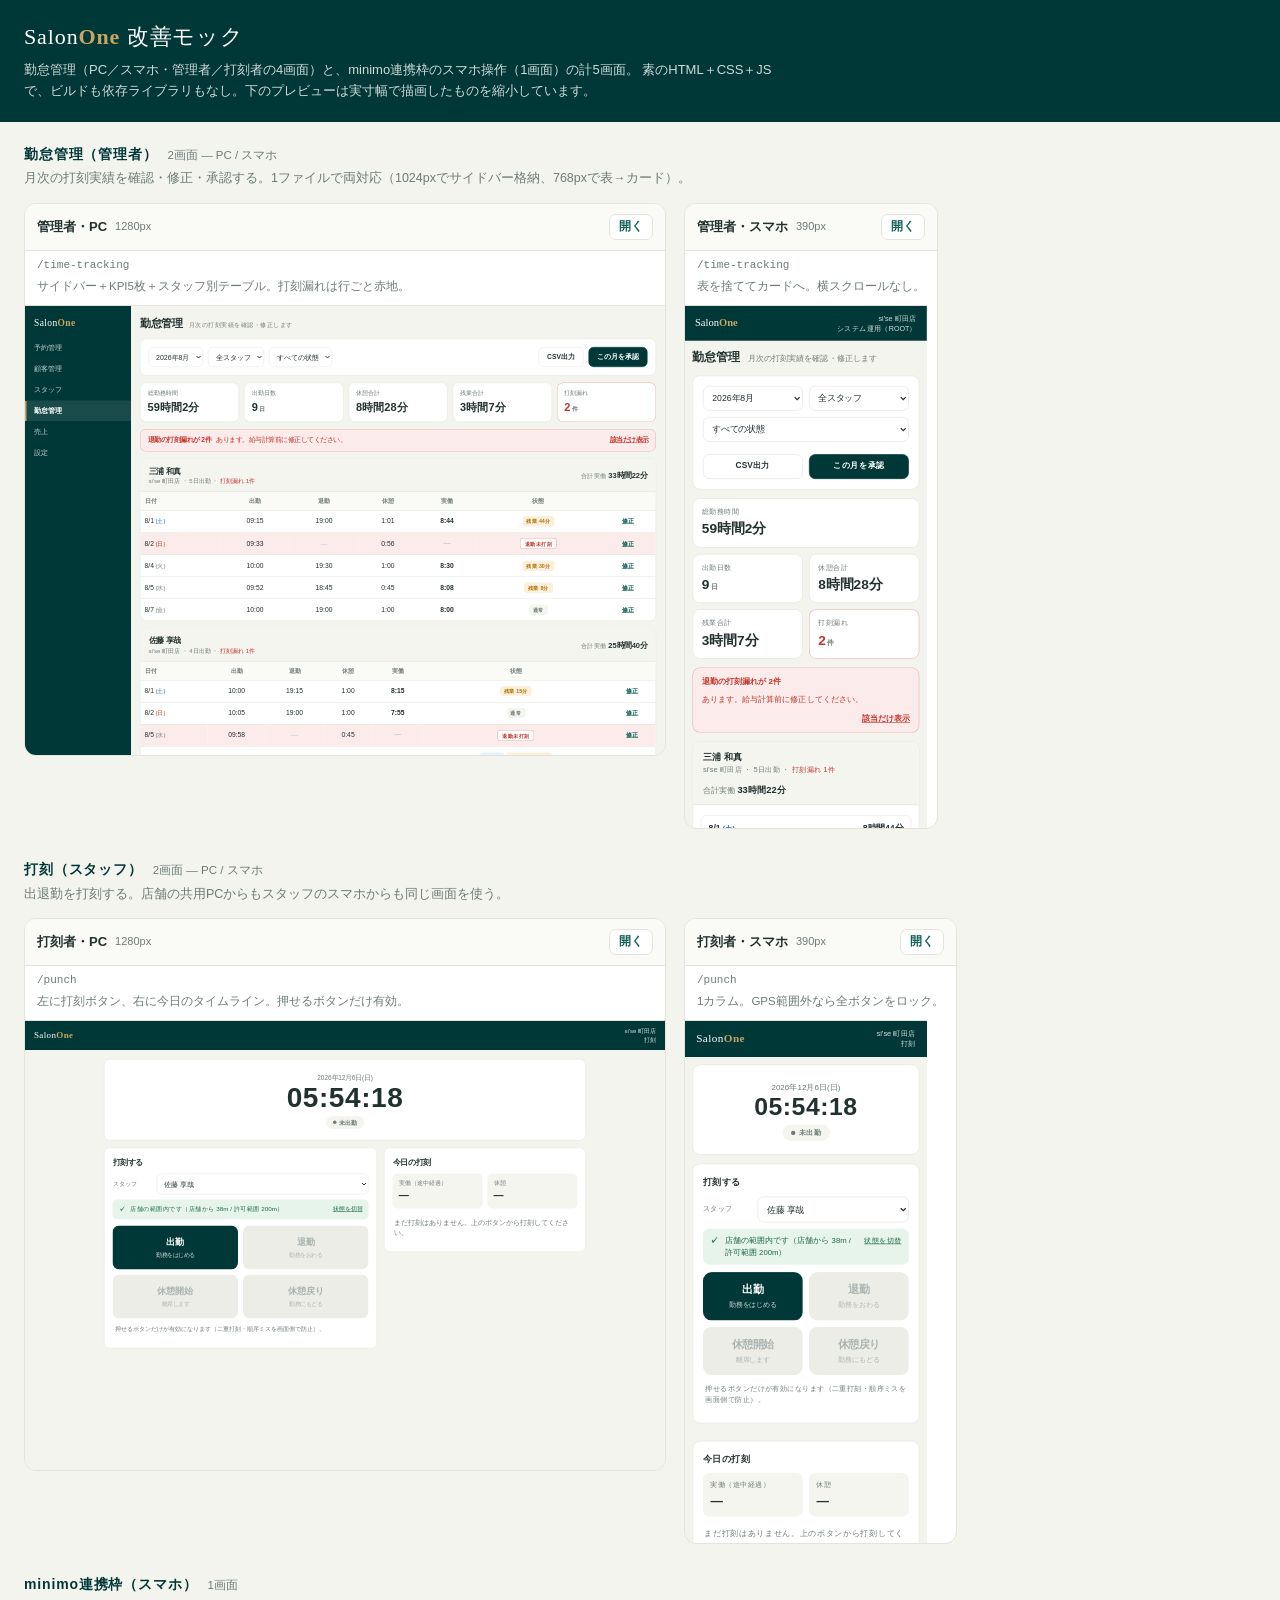
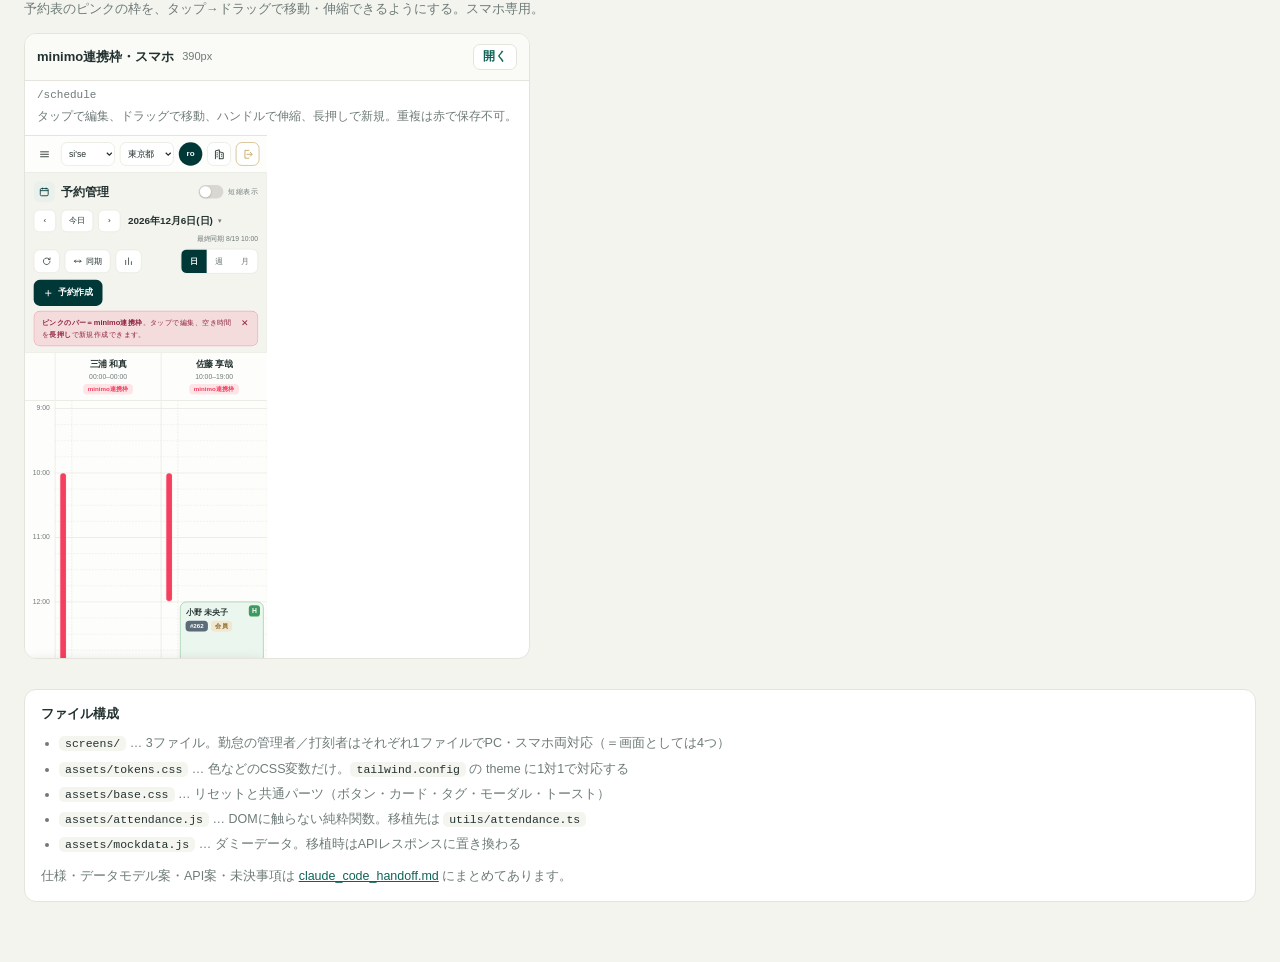
==== index.html @ 1007639a "Restructure mocks into 5 deliverable screens with shared assets Reorganizes the two single-file mock" ====
<!DOCTYPE html>
<html lang="ja">
<head>
<meta charset="UTF-8">
<meta name="viewport" content="width=device-width, initial-scale=1">
<title>SalonOne 改善モック｜5画面一覧</title>
<!--
================================================================================
モック一覧ページ
  各画面を「実寸の幅」のiframeで読み込み、CSS transform で縮小して並べている。
  ＝ 縮小されているだけで、中身は実際のブレークポイントで描画されたもの。
  カード右上の「開く」で実寸表示に移動する。
================================================================================
-->
<link rel="stylesheet" href="assets/tokens.css">
<link rel="stylesheet" href="assets/base.css">
<style>
body{background:var(--cream);}
.top{background:var(--teal); color:#fff; padding:20px 24px;}
.top .logo{font-family:"Playfair Display",Georgia,serif; font-size:22px; letter-spacing:.04em;}
.top .logo b{color:var(--gold);}
.top p{margin:6px 0 0; font-size:13px; opacity:.82; max-width:760px; line-height:1.6;}

.wrap{max-width:1400px; margin:0 auto; padding:22px 24px 60px;}

.sec{margin-bottom:30px;}
.sec > h2{
  font-size:14px; margin:0 0 4px; letter-spacing:.06em; color:var(--teal);
  display:flex; align-items:baseline; gap:10px;
}
.sec > h2 .cnt{font-size:11.5px; color:var(--mut); font-weight:500; letter-spacing:0;}
.sec > .lead{font-size:12.5px; color:var(--mut); margin:0 0 14px;}

.row{display:flex; flex-wrap:wrap; gap:18px; align-items:flex-start;}

.shot{
  background:var(--paper); border:1px solid var(--line); border-radius:var(--r);
  overflow:hidden; display:flex; flex-direction:column;
}
.shot .bar{
  display:flex; align-items:center; gap:8px; padding:10px 12px;
  border-bottom:1px solid var(--line); background:#FAFAF6;
}
.shot .bar .nm{font-weight:700; font-size:13px;}
.shot .bar .px{font-size:11px; color:var(--mut); font-variant-numeric:tabular-nums;}
.shot .bar .open{
  margin-left:auto; font-size:11.5px; font-weight:600; color:var(--teal-3);
  text-decoration:none; border:1px solid var(--line); border-radius:7px; padding:3px 9px;
  background:#fff; white-space:nowrap;
}
.shot .bar .open:hover{border-color:var(--teal-3);}
.shot .path{
  font-size:11px; color:var(--mut); padding:6px 12px 0; font-family:ui-monospace,SFMono-Regular,Menlo,monospace;
}
.shot .desc{font-size:11.5px; color:var(--mut); padding:4px 12px 10px; line-height:1.5;}

/* iframe を実寸で読み、transform で縮小する */
.view{position:relative; overflow:hidden; background:#E7E7E0; border-top:1px solid var(--line);}
.view iframe{border:0; display:block; transform-origin:0 0;}

/* PC: 1280×900 を 0.5倍 → 640×450 */
.view.pc{width:640px; height:450px;}
.view.pc iframe{width:1280px; height:900px; transform:scale(.5);}
/* SP: 390×844 を 0.62倍 → 242×523 */
.view.sp{width:242px; height:523px;}
.view.sp iframe{width:390px; height:844px; transform:scale(.62);}

.legend{
  background:var(--paper); border:1px solid var(--line); border-radius:var(--r);
  padding:14px 16px; font-size:12.5px; color:var(--mut); line-height:1.7;
}
.legend b{color:var(--ink);}
.legend code{
  background:var(--muted-bg); border-radius:5px; padding:1px 6px;
  font-family:ui-monospace,SFMono-Regular,Menlo,monospace; font-size:11.5px; color:var(--ink);
}
.legend ul{margin:8px 0 0; padding-left:18px;}
.legend li{margin-bottom:4px;}

@media (max-width:700px){
  .wrap{padding:16px 12px 40px;}
  .view.pc{width:340px; height:239px;}
  .view.pc iframe{transform:scale(.2656);}
}
</style>
</head>
<body>

<div class="top">
  <div class="logo">Salon<b>One</b> 改善モック</div>
  <p>勤怠管理（PC／スマホ・管理者／打刻者の4画面）と、minimo連携枠のスマホ操作（1画面）の計5画面。
     素のHTML＋CSS＋JSで、ビルドも依存ライブラリもなし。下のプレビューは実寸幅で描画したものを縮小しています。</p>
</div>

<div class="wrap">

  <section class="sec">
    <h2>勤怠管理（管理者）<span class="cnt">2画面 — PC / スマホ</span></h2>
    <p class="lead">月次の打刻実績を確認・修正・承認する。1ファイルで両対応（1024pxでサイドバー格納、768pxで表→カード）。</p>
    <div class="row">
      <div class="shot">
        <div class="bar"><span class="nm">管理者・PC</span><span class="px">1280px</span>
          <a class="open" href="screens/kintai_admin.html" target="_blank" rel="noopener">開く</a></div>
        <div class="path">/time-tracking</div>
        <div class="desc">サイドバー＋KPI5枚＋スタッフ別テーブル。打刻漏れは行ごと赤地。</div>
        <div class="view pc"><iframe src="screens/kintai_admin.html" title="勤怠管理 管理者 PC"></iframe></div>
      </div>
      <div class="shot">
        <div class="bar"><span class="nm">管理者・スマホ</span><span class="px">390px</span>
          <a class="open" href="screens/kintai_admin.html" target="_blank" rel="noopener">開く</a></div>
        <div class="path">/time-tracking</div>
        <div class="desc">表を捨ててカードへ。横スクロールなし。</div>
        <div class="view sp"><iframe src="screens/kintai_admin.html" title="勤怠管理 管理者 スマホ"></iframe></div>
      </div>
    </div>
  </section>

  <section class="sec">
    <h2>打刻（スタッフ）<span class="cnt">2画面 — PC / スマホ</span></h2>
    <p class="lead">出退勤を打刻する。店舗の共用PCからもスタッフのスマホからも同じ画面を使う。</p>
    <div class="row">
      <div class="shot">
        <div class="bar"><span class="nm">打刻者・PC</span><span class="px">1280px</span>
          <a class="open" href="screens/kintai_punch.html" target="_blank" rel="noopener">開く</a></div>
        <div class="path">/punch</div>
        <div class="desc">左に打刻ボタン、右に今日のタイムライン。押せるボタンだけ有効。</div>
        <div class="view pc"><iframe src="screens/kintai_punch.html" title="打刻 PC"></iframe></div>
      </div>
      <div class="shot">
        <div class="bar"><span class="nm">打刻者・スマホ</span><span class="px">390px</span>
          <a class="open" href="screens/kintai_punch.html" target="_blank" rel="noopener">開く</a></div>
        <div class="path">/punch</div>
        <div class="desc">1カラム。GPS範囲外なら全ボタンをロック。</div>
        <div class="view sp"><iframe src="screens/kintai_punch.html" title="打刻 スマホ"></iframe></div>
      </div>
    </div>
  </section>

  <section class="sec">
    <h2>minimo連携枠（スマホ）<span class="cnt">1画面</span></h2>
    <p class="lead">予約表のピンクの枠を、タップ→ドラッグで移動・伸縮できるようにする。スマホ専用。</p>
    <div class="row">
      <div class="shot">
        <div class="bar"><span class="nm">minimo連携枠・スマホ</span><span class="px">390px</span>
          <a class="open" href="screens/minimo_slots.html" target="_blank" rel="noopener">開く</a></div>
        <div class="path">/schedule</div>
        <div class="desc">タップで編集、ドラッグで移動、ハンドルで伸縮、長押しで新規。重複は赤で保存不可。</div>
        <div class="view sp"><iframe src="screens/minimo_slots.html" title="minimo連携枠 スマホ"></iframe></div>
      </div>
    </div>
  </section>

  <div class="legend">
    <b>ファイル構成</b>
    <ul>
      <li><code>screens/</code> … 3ファイル。勤怠の管理者／打刻者はそれぞれ1ファイルでPC・スマホ両対応（＝画面としては4つ）</li>
      <li><code>assets/tokens.css</code> … 色などのCSS変数だけ。<code>tailwind.config</code> の theme に1対1で対応する</li>
      <li><code>assets/base.css</code> … リセットと共通パーツ（ボタン・カード・タグ・モーダル・トースト）</li>
      <li><code>assets/attendance.js</code> … DOMに触らない純粋関数。移植先は <code>utils/attendance.ts</code></li>
      <li><code>assets/mockdata.js</code> … ダミーデータ。移植時はAPIレスポンスに置き換わる</li>
    </ul>
    <div style="margin-top:10px">
      仕様・データモデル案・API案・未決事項は <a href="claude_code_handoff.md" style="color:var(--teal-3)">claude_code_handoff.md</a> にまとめてあります。
    </div>
  </div>

</div>
</body>
</html>
---- assets/tokens.css ----
/* ============================================================================
   SalonOne デザイントークン
   ----------------------------------------------------------------------------
   ここは「値の定義だけ」を置く。レイアウトやコンポーネントの見た目は base.css へ。
   Next.js 移植時は、この1ファイルが tailwind.config.js の theme.extend に
   1対1で対応する。既存トークン名がある場合はそちらに合わせて読み替えること。

     --teal      #003737  brand-sub    サイドバー・主要ボタン
     --teal-3    #106258  focus/link   フォーカスリング・リンク
     --gold      #C6A664  brand        アクセント・トグル・枠線
     --cream     #F4F4EF  base-bg      画面の地色
     --paper     #FFFFFF  surface      カード背景
     --line      #E4E4DC  border       ボーダー
     --mut       #6E7B78  text-muted   補助テキスト
     --pink      #F43F5E  minimo       minimo連携枠
     --ok/warn/danger      状態色（成功・注意・エラー）
   ========================================================================== */
:root{
  /* ブランド */
  --teal:#003737;  --teal-2:#0B4A45;  --teal-3:#106258;
  --gold:#C6A664;  --gold-soft:#F3E9D5;

  /* 面・線・文字 */
  --cream:#F4F4EF; --paper:#FFFFFF;   --muted-bg:#F5F5F0;
  --ink:#22312F;   --mut:#6E7B78;     --line:#E4E4DC;

  /* 状態色（-soft は背景用の淡色） */
  --ok:#2E8B5F;     --ok-soft:#E7F4EC;
  --warn:#B4740B;   --warn-soft:#FBF0DC;
  --danger:#C4342B; --danger-soft:#FBEBEA;
  --info:#2F6DA8;   --info-soft:#E9F1F9;

  /* minimo連携枠 */
  --pink:#F43F5E;   --pink-soft:rgba(244,63,94,.13);

  /* かたち */
  --r-sm:8px; --r:12px; --r-lg:16px;

  /* 文字 */
  --font:"Hiragino Kaku Gothic ProN","Hiragino Sans","Noto Sans JP",
         "Yu Gothic UI","Yu Gothic",Meiryo,sans-serif;
}
---- assets/base.css ----
/* ============================================================================
   SalonOne モック共通スタイル（リセット＋共通パーツ）
   ----------------------------------------------------------------------------
   各画面で重複していた .btn / .card / .tag / .pill / モーダル / トースト を集約。
   移植時はこの単位がそのまま共通コンポーネントの候補になる。
   ========================================================================== */
*{box-sizing:border-box;}
html,body{margin:0; padding:0;}
body{
  background:var(--cream); color:var(--ink); font-family:var(--font);
  font-size:14px; line-height:1.55; -webkit-font-smoothing:antialiased;
}
button{font:inherit; color:inherit; background:none; border:none; padding:0; cursor:pointer;}
input,select,textarea{font:inherit; color:inherit;}
button:focus-visible, select:focus-visible, input:focus-visible, textarea:focus-visible,
a:focus-visible{outline:2px solid var(--teal-3); outline-offset:2px;}
.tnum,.mono{font-variant-numeric:tabular-nums;}
.dash{color:#C3CBC9;}
.sr-only{position:absolute; width:1px; height:1px; overflow:hidden; clip:rect(0 0 0 0); white-space:nowrap;}

/* ---------- カード ---------- */
.card{
  background:var(--paper); border:1px solid var(--line); border-radius:var(--r);
  padding:16px; margin-bottom:14px;
}
.card > h2{
  margin:0 0 12px; font-size:15px; font-weight:700; letter-spacing:.02em;
  display:flex; align-items:center; gap:8px; flex-wrap:wrap;
}
.card > h2 .sub{font-size:12px; font-weight:400; color:var(--mut);}

/* ---------- ボタン ---------- */
.btn{
  height:40px; padding:0 16px; border-radius:10px; font-size:13.5px; font-weight:600;
  display:inline-flex; align-items:center; justify-content:center; gap:7px;
  border:1px solid var(--line); background:#fff; white-space:nowrap;
}
.btn.solid{background:var(--teal); color:#fff; border-color:var(--teal);}
.btn.solid:disabled{background:#B9C4C1; border-color:#B9C4C1; cursor:not-allowed;}
.btn.ghost{background:#fff;}
.btn.danger{color:var(--danger); border-color:rgba(196,52,43,.45);}

/* ---------- バッジ・タグ ---------- */
.tag{font-size:10.5px; font-weight:700; border-radius:6px; padding:2px 8px; white-space:nowrap; display:inline-block;}
.tag.miss{background:#fff; color:var(--danger); border:1px solid rgba(196,52,43,.4);}
.tag.edited{background:var(--info-soft); color:var(--info);}
.tag.ot{background:var(--warn-soft); color:var(--warn);}
.tag.off{background:var(--muted-bg); color:var(--mut);}

.pill{
  display:inline-flex; align-items:center; gap:6px; border-radius:999px;
  padding:4px 14px; font-size:12px; font-weight:700;
}
.pill::before{content:''; width:7px; height:7px; border-radius:50%; background:currentColor;}
.pill.none{background:var(--muted-bg); color:var(--mut);}
.pill.working{background:var(--ok-soft); color:var(--ok);}
.pill.break{background:var(--warn-soft); color:var(--warn);}
.pill.done{background:var(--info-soft); color:var(--info);}

/* ---------- アラート帯 ---------- */
.alertbar{
  display:flex; align-items:center; gap:10px; background:var(--danger-soft);
  border:1px solid rgba(196,52,43,.3); color:var(--danger);
  border-radius:var(--r); padding:11px 14px; margin-bottom:14px; font-size:13px;
  flex-wrap:wrap;
}
.alertbar .go{margin-left:auto; text-decoration:underline; color:var(--danger); font-weight:600; white-space:nowrap;}

/* ---------- モーダル ---------- */
.mask{
  position:fixed; inset:0; background:rgba(20,30,28,.45); z-index:70;
  display:none; align-items:flex-end; justify-content:center;
}
.mask.show{display:flex;}
@media (min-width:600px){ .mask.show{align-items:center;} }
.modal{
  background:#fff; width:100%; max-width:460px; border-radius:var(--r-lg) var(--r-lg) 0 0;
  padding:18px 18px calc(18px + env(safe-area-inset-bottom));
  max-height:92vh; overflow-y:auto;
}
@media (min-width:600px){ .modal{border-radius:var(--r-lg);} }
.modal h3{margin:0 0 4px; font-size:16px;}
.modal .mdate{font-size:12.5px; color:var(--mut); margin-bottom:14px;}
.mgrid{display:grid; grid-template-columns:1fr 1fr; gap:10px;}
.mfield{margin-bottom:12px;}
.mfield label{display:block; font-size:11.5px; color:var(--mut); margin-bottom:4px;}
.mfield input, .mfield textarea, .mfield select{
  width:100%; border:1px solid var(--line); border-radius:10px; background:#fff;
  padding:9px 10px; height:42px;
}
.mfield textarea{height:70px; resize:vertical; font-family:inherit;}
.calcline{
  background:var(--muted-bg); border-radius:10px; padding:10px 12px; font-size:13px;
  display:flex; justify-content:space-between; align-items:center; margin-bottom:12px;
}
.calcline b{font-size:15px;}
.err{color:var(--danger); font-size:12px; margin:-6px 0 10px; display:none;}
.err.show{display:block;}
.mactions{display:flex; gap:8px;}
.mactions .btn{flex:1; height:46px;}

/* ---------- トースト ---------- */
.toast{
  position:fixed; left:50%; bottom:26px; transform:translate(-50%,16px);
  background:var(--teal); color:#fff; font-size:13px; padding:10px 18px;
  border-radius:10px; box-shadow:0 6px 18px rgba(0,0,0,.25);
  opacity:0; pointer-events:none; transition:.2s; z-index:90; max-width:88%; text-align:center;
}
.toast.show{opacity:1; transform:translate(-50%,0);}

.note{font-size:11.5px; color:var(--mut); padding:2px 4px 0;}
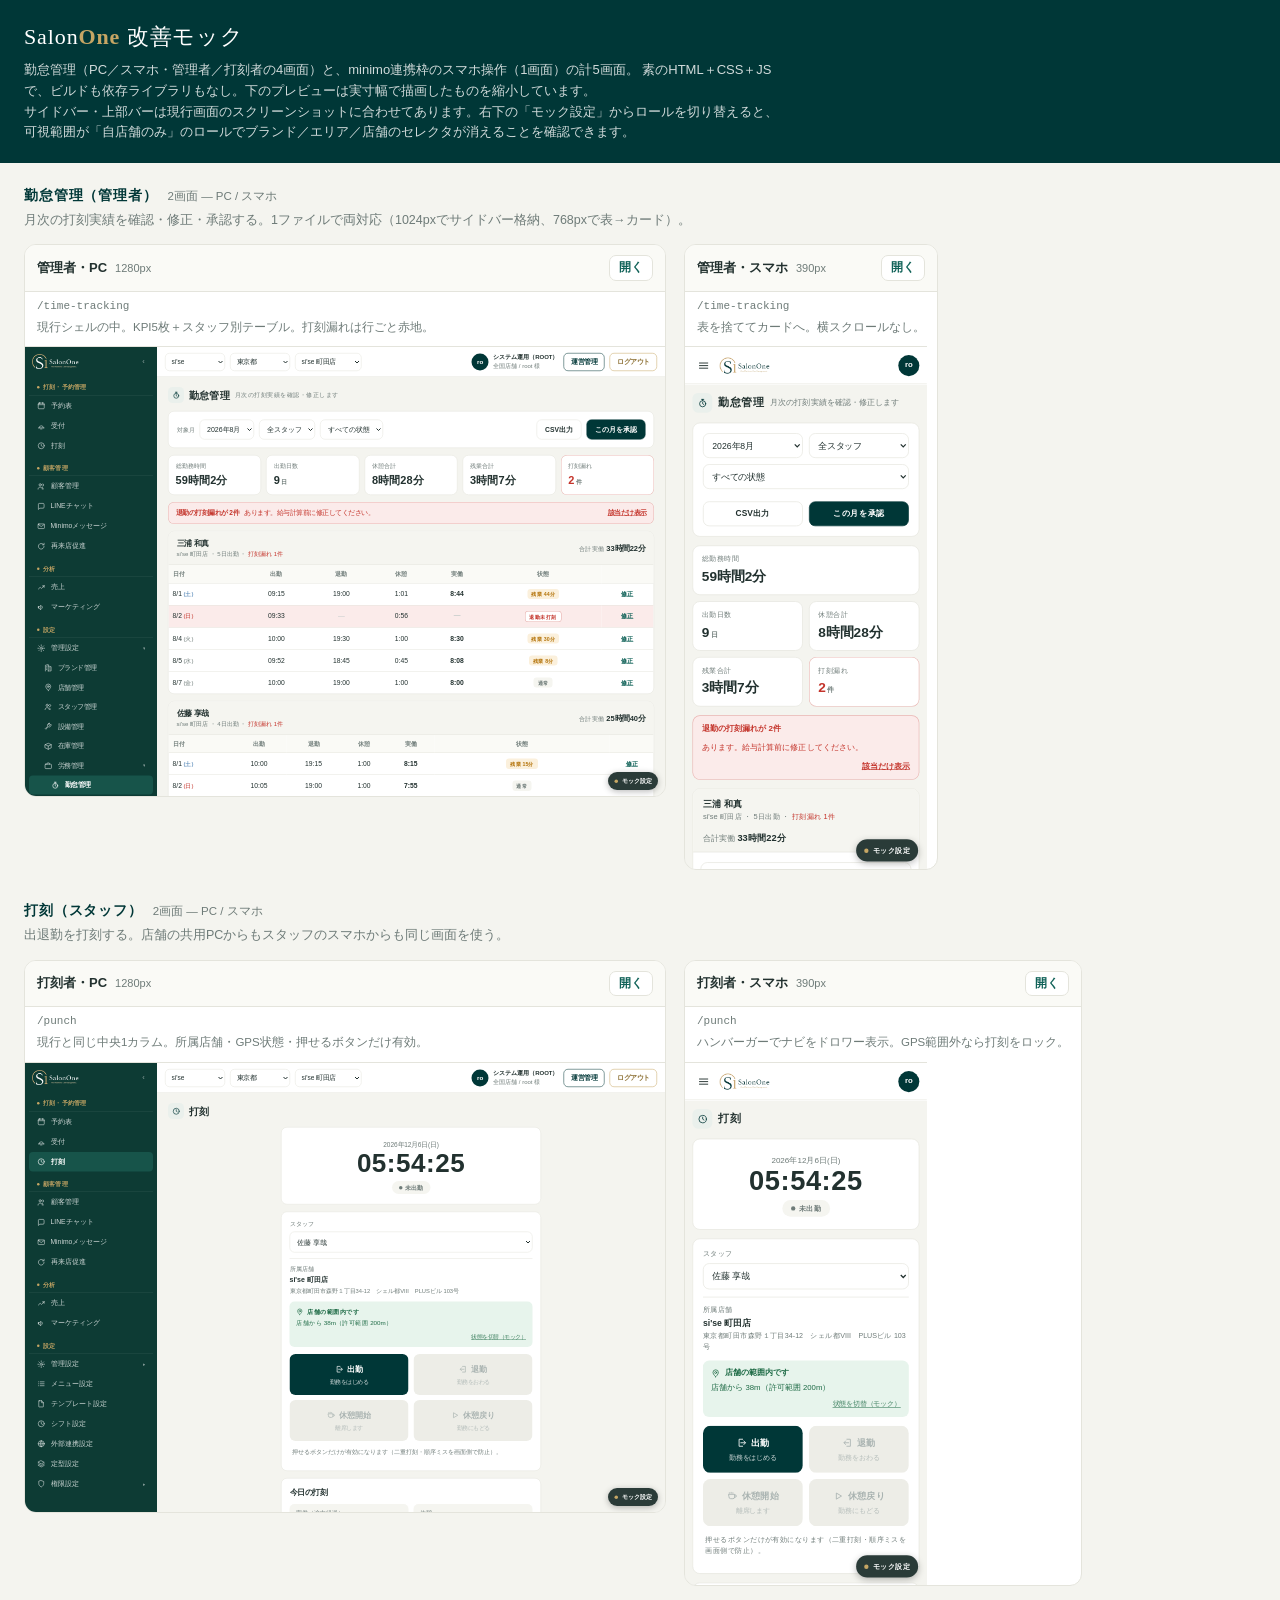
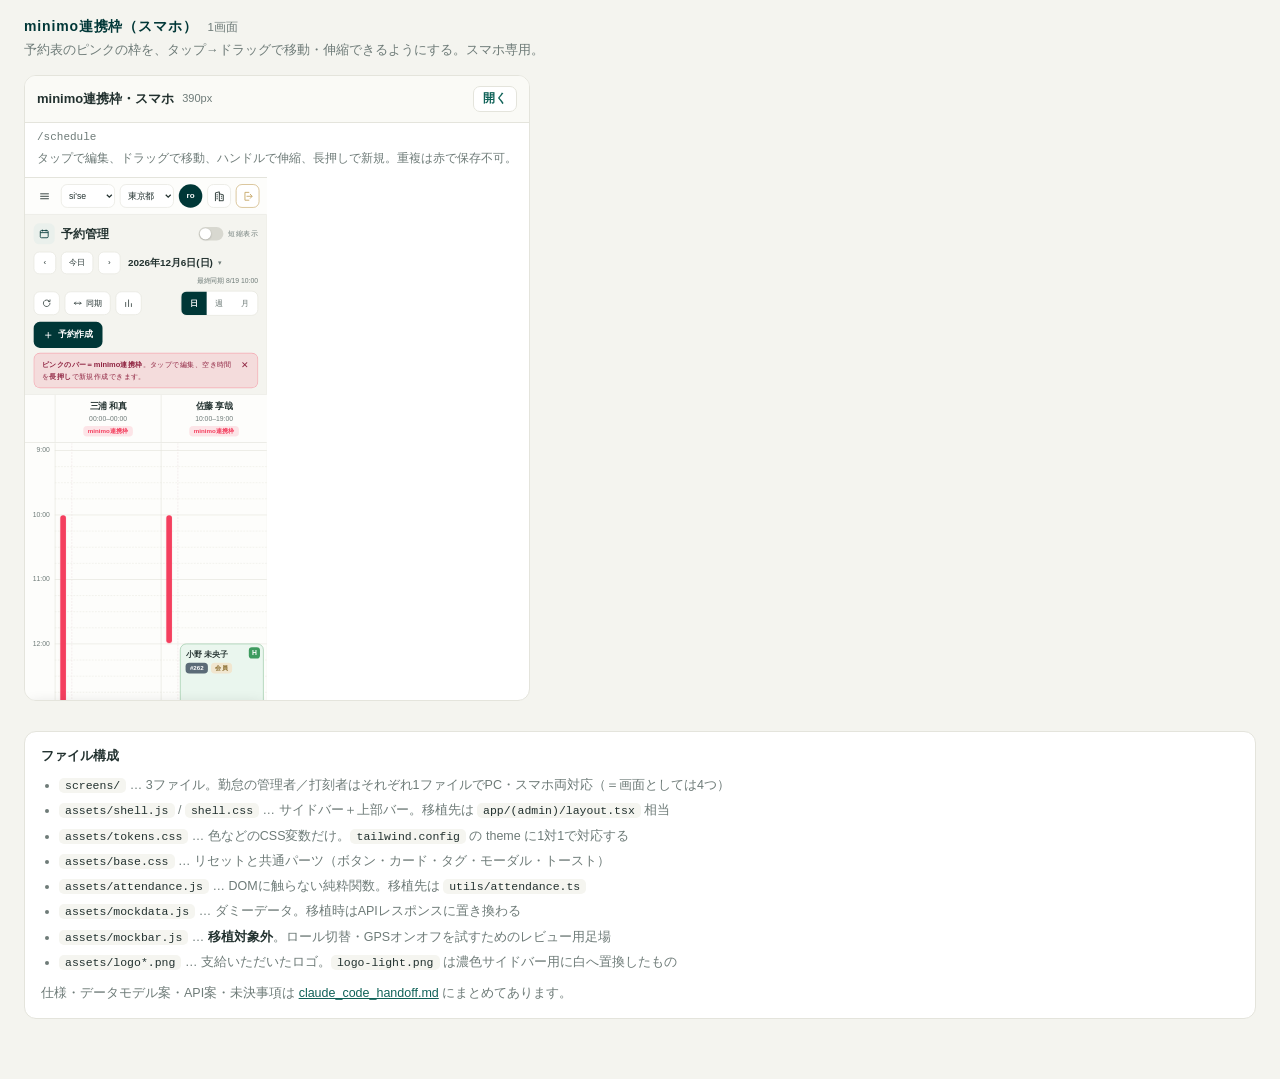
==== commit 4fbfed30: "Rebuild screens inside the real SalonOne admin shell Reworks the mocks against screenshots of the li" ====
--- a/index.html
+++ b/index.html
@@ -89,7 +89,9 @@
 <div class="top">
   <div class="logo">Salon<b>One</b> 改善モック</div>
   <p>勤怠管理（PC／スマホ・管理者／打刻者の4画面）と、minimo連携枠のスマホ操作（1画面）の計5画面。
-     素のHTML＋CSS＋JSで、ビルドも依存ライブラリもなし。下のプレビューは実寸幅で描画したものを縮小しています。</p>
+     素のHTML＋CSS＋JSで、ビルドも依存ライブラリもなし。下のプレビューは実寸幅で描画したものを縮小しています。<br>
+     サイドバー・上部バーは現行画面のスクリーンショットに合わせてあります。右下の「モック設定」からロールを切り替えると、
+     可視範囲が「自店舗のみ」のロールでブランド／エリア／店舗のセレクタが消えることを確認できます。</p>
 </div>
 
 <div class="wrap">
@@ -102,7 +104,7 @@
         <div class="bar"><span class="nm">管理者・PC</span><span class="px">1280px</span>
           <a class="open" href="screens/kintai_admin.html" target="_blank" rel="noopener">開く</a></div>
         <div class="path">/time-tracking</div>
-        <div class="desc">サイドバー＋KPI5枚＋スタッフ別テーブル。打刻漏れは行ごと赤地。</div>
+        <div class="desc">現行シェルの中。KPI5枚＋スタッフ別テーブル。打刻漏れは行ごと赤地。</div>
         <div class="view pc"><iframe src="screens/kintai_admin.html" title="勤怠管理 管理者 PC"></iframe></div>
       </div>
       <div class="shot">
@@ -123,14 +125,14 @@
         <div class="bar"><span class="nm">打刻者・PC</span><span class="px">1280px</span>
           <a class="open" href="screens/kintai_punch.html" target="_blank" rel="noopener">開く</a></div>
         <div class="path">/punch</div>
-        <div class="desc">左に打刻ボタン、右に今日のタイムライン。押せるボタンだけ有効。</div>
+        <div class="desc">現行と同じ中央1カラム。所属店舗・GPS状態・押せるボタンだけ有効。</div>
         <div class="view pc"><iframe src="screens/kintai_punch.html" title="打刻 PC"></iframe></div>
       </div>
       <div class="shot">
         <div class="bar"><span class="nm">打刻者・スマホ</span><span class="px">390px</span>
           <a class="open" href="screens/kintai_punch.html" target="_blank" rel="noopener">開く</a></div>
         <div class="path">/punch</div>
-        <div class="desc">1カラム。GPS範囲外なら全ボタンをロック。</div>
+        <div class="desc">ハンバーガーでナビをドロワー表示。GPS範囲外なら打刻をロック。</div>
         <div class="view sp"><iframe src="screens/kintai_punch.html" title="打刻 スマホ"></iframe></div>
       </div>
     </div>
@@ -154,10 +156,13 @@
     <b>ファイル構成</b>
     <ul>
       <li><code>screens/</code> … 3ファイル。勤怠の管理者／打刻者はそれぞれ1ファイルでPC・スマホ両対応（＝画面としては4つ）</li>
+      <li><code>assets/shell.js</code> / <code>shell.css</code> … サイドバー＋上部バー。移植先は <code>app/(admin)/layout.tsx</code> 相当</li>
       <li><code>assets/tokens.css</code> … 色などのCSS変数だけ。<code>tailwind.config</code> の theme に1対1で対応する</li>
       <li><code>assets/base.css</code> … リセットと共通パーツ（ボタン・カード・タグ・モーダル・トースト）</li>
       <li><code>assets/attendance.js</code> … DOMに触らない純粋関数。移植先は <code>utils/attendance.ts</code></li>
       <li><code>assets/mockdata.js</code> … ダミーデータ。移植時はAPIレスポンスに置き換わる</li>
+      <li><code>assets/mockbar.js</code> … <b>移植対象外</b>。ロール切替・GPSオンオフを試すためのレビュー用足場</li>
+      <li><code>assets/logo*.png</code> … 支給いただいたロゴ。<code>logo-light.png</code> は濃色サイドバー用に白へ置換したもの</li>
     </ul>
     <div style="margin-top:10px">
       仕様・データモデル案・API案・未決事項は <a href="claude_code_handoff.md" style="color:var(--teal-3)">claude_code_handoff.md</a> にまとめてあります。
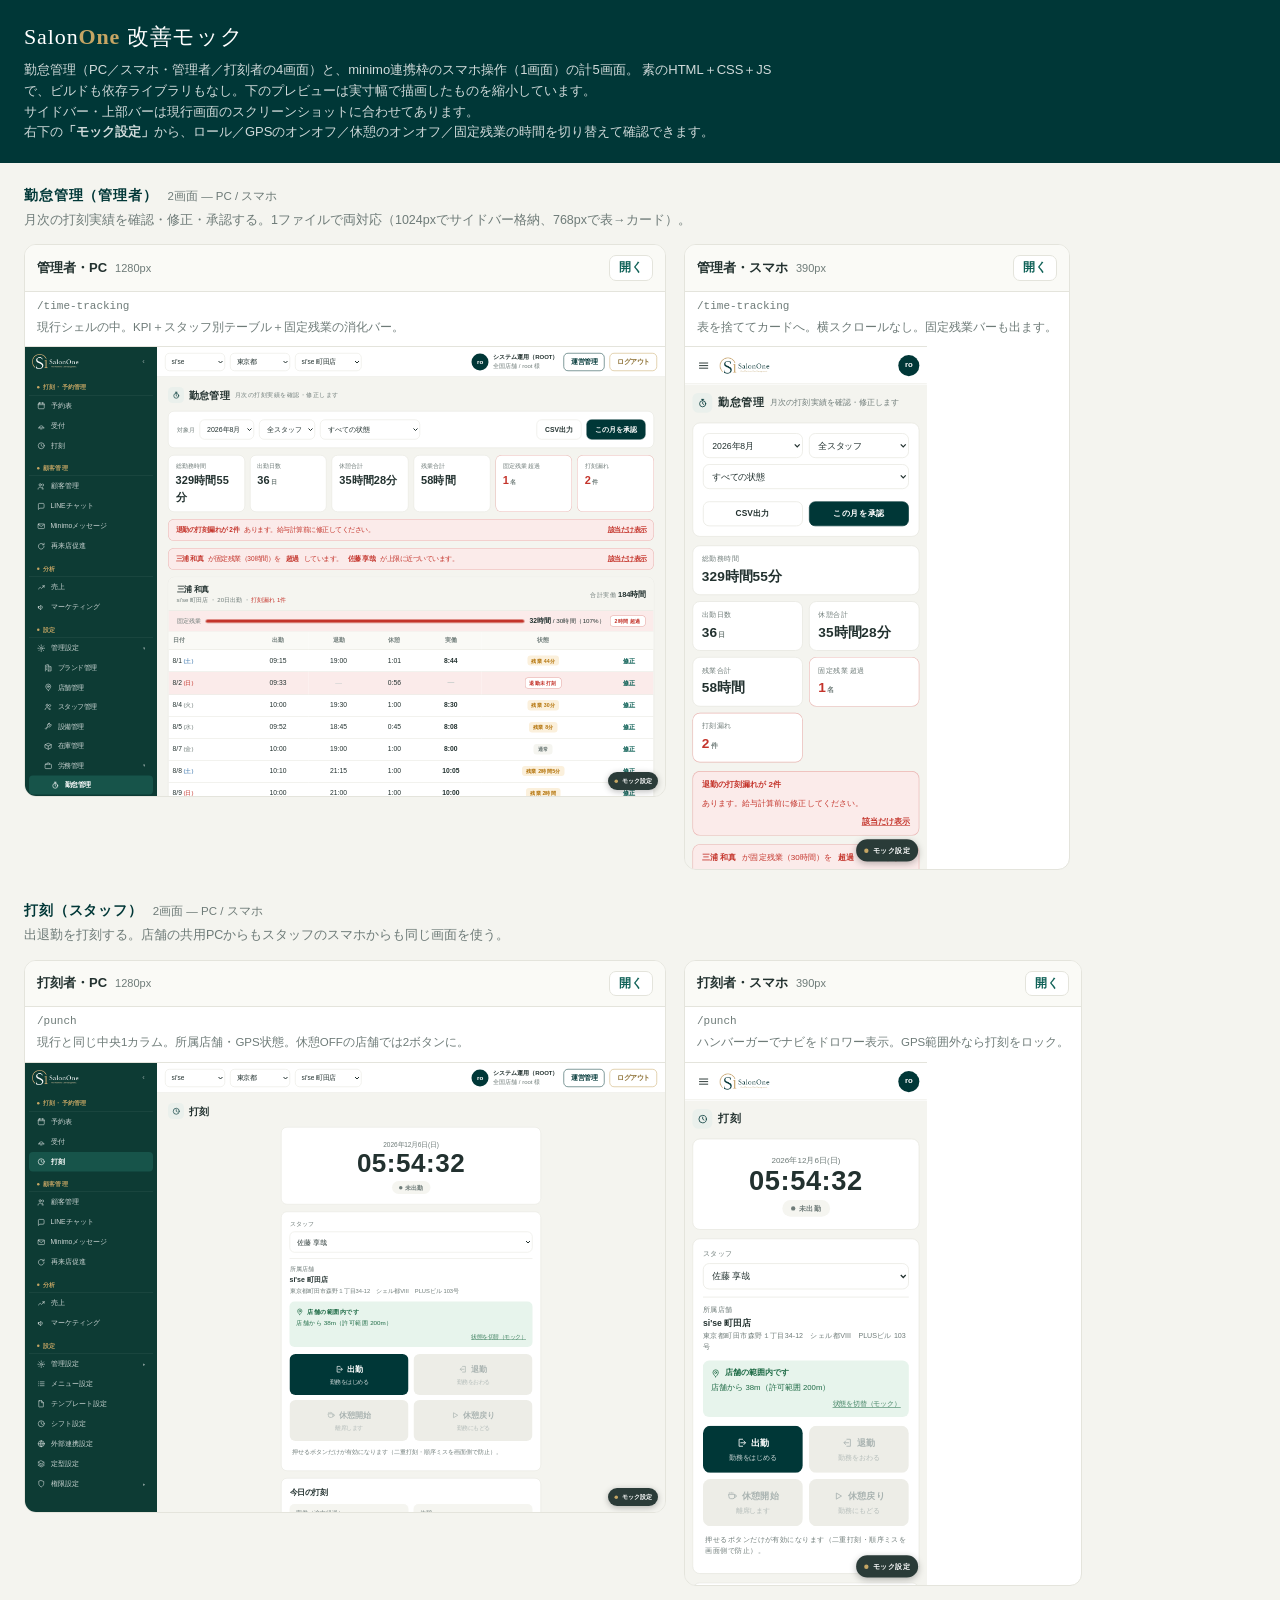
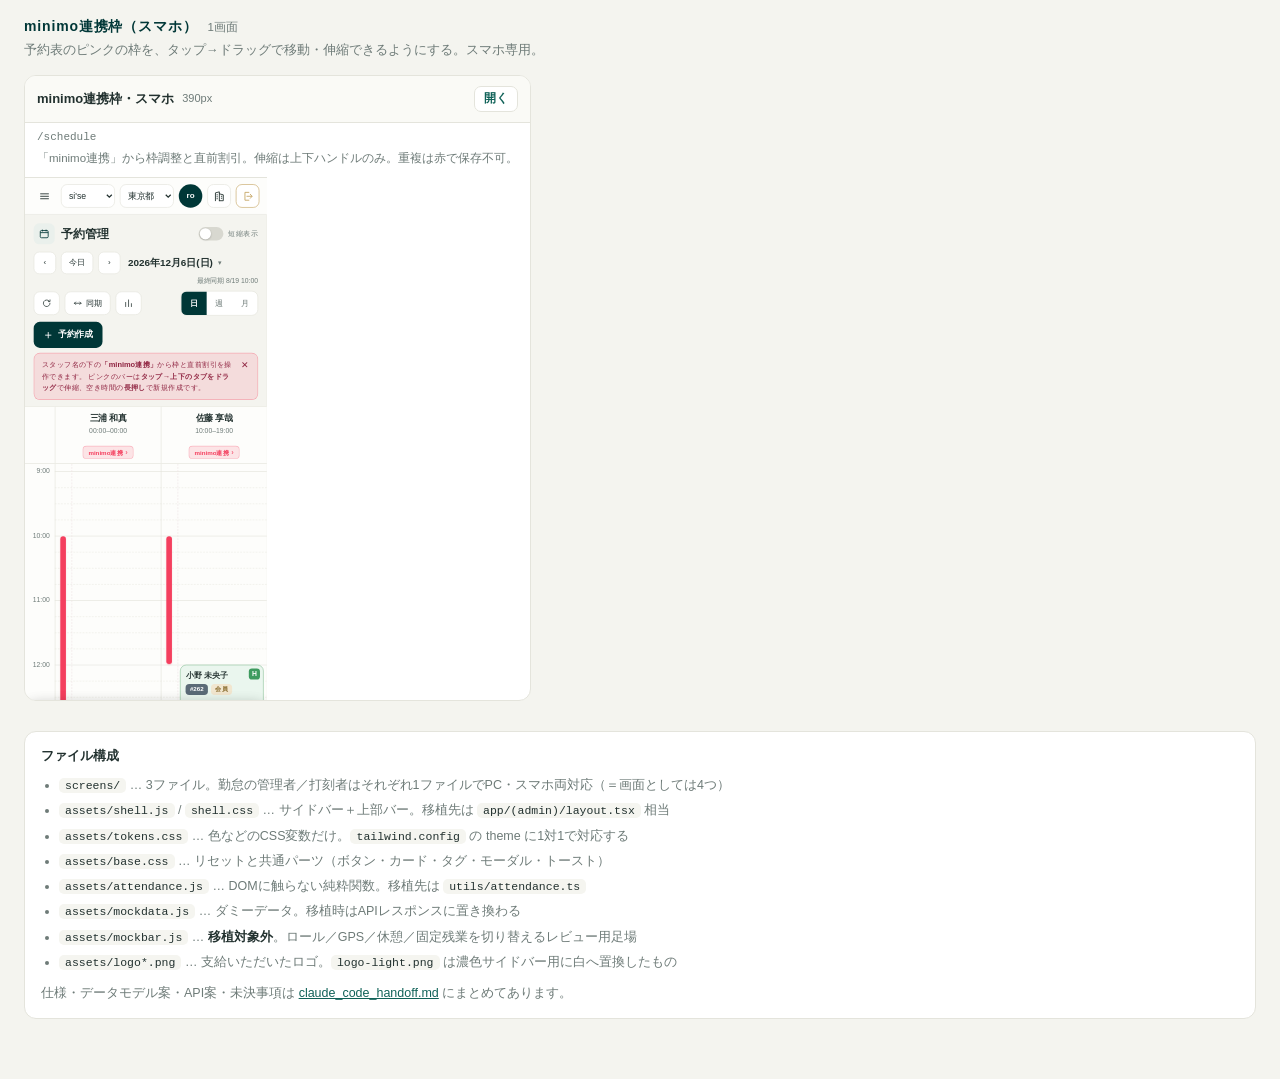
==== commit 19e4411a: "Add fixed-overtime tracking, break toggle, and minimo linkage sheet Attendance ---------- Salons and" ====
--- a/index.html
+++ b/index.html
@@ -90,8 +90,8 @@
   <div class="logo">Salon<b>One</b> 改善モック</div>
   <p>勤怠管理（PC／スマホ・管理者／打刻者の4画面）と、minimo連携枠のスマホ操作（1画面）の計5画面。
      素のHTML＋CSS＋JSで、ビルドも依存ライブラリもなし。下のプレビューは実寸幅で描画したものを縮小しています。<br>
-     サイドバー・上部バーは現行画面のスクリーンショットに合わせてあります。右下の「モック設定」からロールを切り替えると、
-     可視範囲が「自店舗のみ」のロールでブランド／エリア／店舗のセレクタが消えることを確認できます。</p>
+     サイドバー・上部バーは現行画面のスクリーンショットに合わせてあります。<br>
+     右下の<b>「モック設定」</b>から、ロール／GPSのオンオフ／休憩のオンオフ／固定残業の時間を切り替えて確認できます。</p>
 </div>
 
 <div class="wrap">
@@ -104,14 +104,14 @@
         <div class="bar"><span class="nm">管理者・PC</span><span class="px">1280px</span>
           <a class="open" href="screens/kintai_admin.html" target="_blank" rel="noopener">開く</a></div>
         <div class="path">/time-tracking</div>
-        <div class="desc">現行シェルの中。KPI5枚＋スタッフ別テーブル。打刻漏れは行ごと赤地。</div>
+        <div class="desc">現行シェルの中。KPI＋スタッフ別テーブル＋固定残業の消化バー。</div>
         <div class="view pc"><iframe src="screens/kintai_admin.html" title="勤怠管理 管理者 PC"></iframe></div>
       </div>
       <div class="shot">
         <div class="bar"><span class="nm">管理者・スマホ</span><span class="px">390px</span>
           <a class="open" href="screens/kintai_admin.html" target="_blank" rel="noopener">開く</a></div>
         <div class="path">/time-tracking</div>
-        <div class="desc">表を捨ててカードへ。横スクロールなし。</div>
+        <div class="desc">表を捨ててカードへ。横スクロールなし。固定残業バーも出ます。</div>
         <div class="view sp"><iframe src="screens/kintai_admin.html" title="勤怠管理 管理者 スマホ"></iframe></div>
       </div>
     </div>
@@ -125,7 +125,7 @@
         <div class="bar"><span class="nm">打刻者・PC</span><span class="px">1280px</span>
           <a class="open" href="screens/kintai_punch.html" target="_blank" rel="noopener">開く</a></div>
         <div class="path">/punch</div>
-        <div class="desc">現行と同じ中央1カラム。所属店舗・GPS状態・押せるボタンだけ有効。</div>
+        <div class="desc">現行と同じ中央1カラム。所属店舗・GPS状態。休憩OFFの店舗では2ボタンに。</div>
         <div class="view pc"><iframe src="screens/kintai_punch.html" title="打刻 PC"></iframe></div>
       </div>
       <div class="shot">
@@ -146,7 +146,7 @@
         <div class="bar"><span class="nm">minimo連携枠・スマホ</span><span class="px">390px</span>
           <a class="open" href="screens/minimo_slots.html" target="_blank" rel="noopener">開く</a></div>
         <div class="path">/schedule</div>
-        <div class="desc">タップで編集、ドラッグで移動、ハンドルで伸縮、長押しで新規。重複は赤で保存不可。</div>
+        <div class="desc">「minimo連携」から枠調整と直前割引。伸縮は上下ハンドルのみ。重複は赤で保存不可。</div>
         <div class="view sp"><iframe src="screens/minimo_slots.html" title="minimo連携枠 スマホ"></iframe></div>
       </div>
     </div>
@@ -161,7 +161,7 @@
       <li><code>assets/base.css</code> … リセットと共通パーツ（ボタン・カード・タグ・モーダル・トースト）</li>
       <li><code>assets/attendance.js</code> … DOMに触らない純粋関数。移植先は <code>utils/attendance.ts</code></li>
       <li><code>assets/mockdata.js</code> … ダミーデータ。移植時はAPIレスポンスに置き換わる</li>
-      <li><code>assets/mockbar.js</code> … <b>移植対象外</b>。ロール切替・GPSオンオフを試すためのレビュー用足場</li>
+      <li><code>assets/mockbar.js</code> … <b>移植対象外</b>。ロール／GPS／休憩／固定残業を切り替えるレビュー用足場</li>
       <li><code>assets/logo*.png</code> … 支給いただいたロゴ。<code>logo-light.png</code> は濃色サイドバー用に白へ置換したもの</li>
     </ul>
     <div style="margin-top:10px">
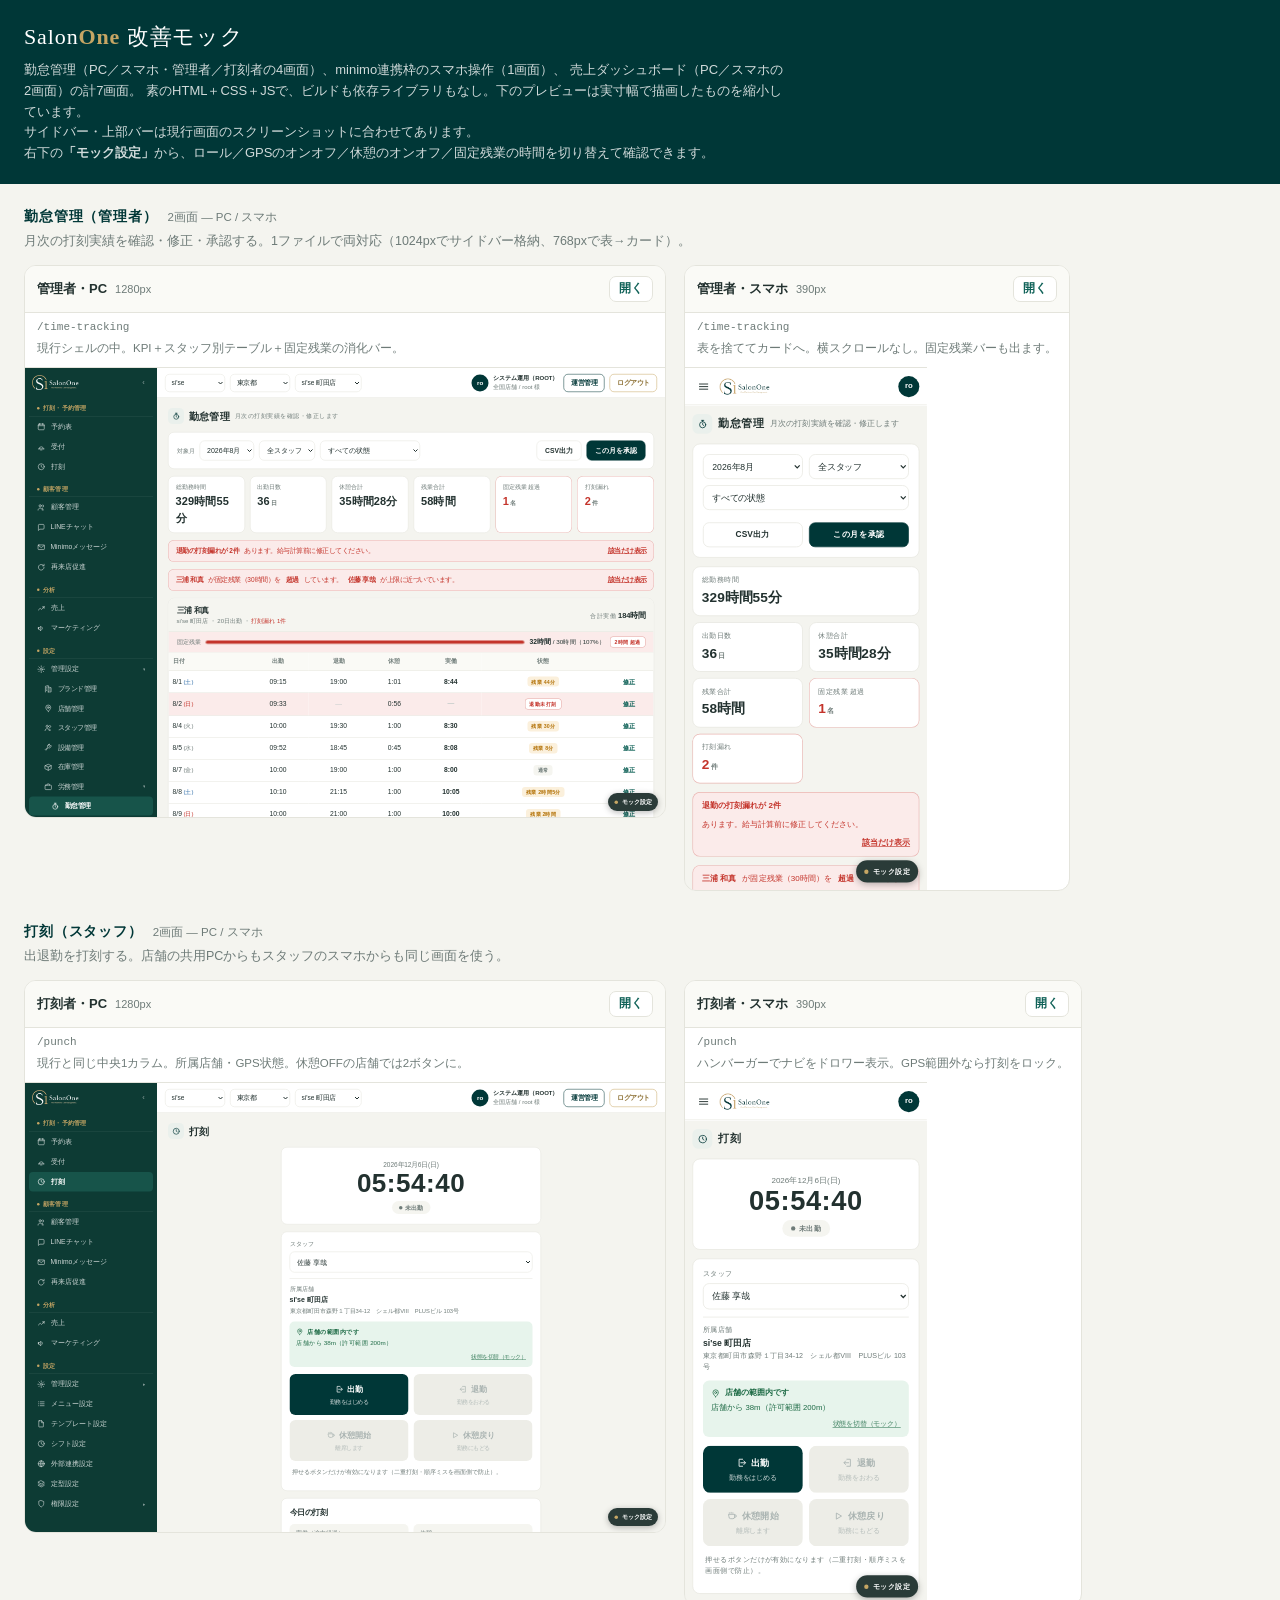
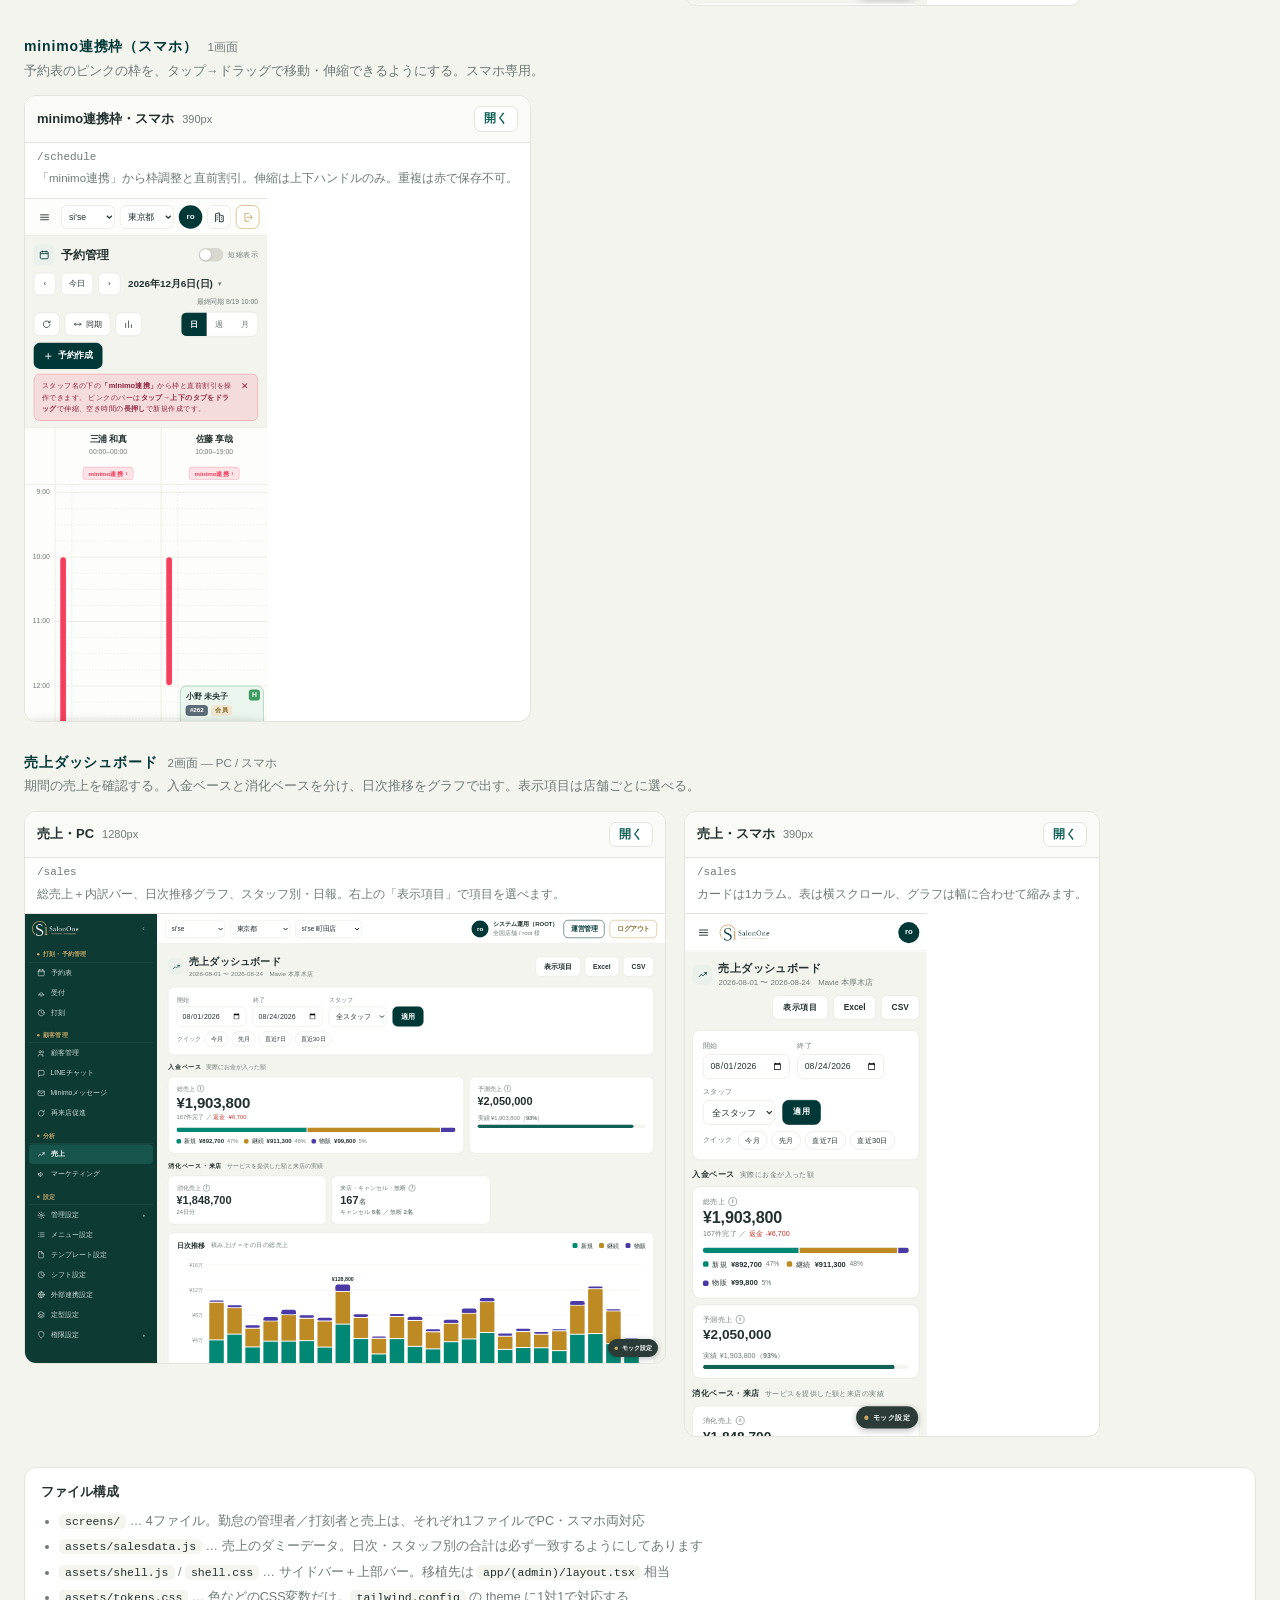
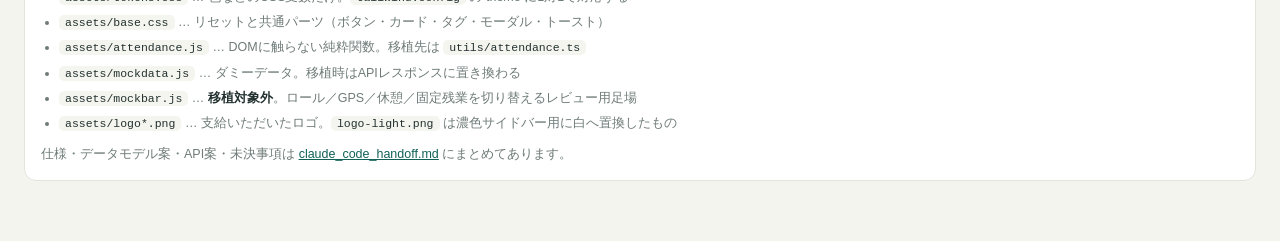
==== commit 86d324c6: "Add sales dashboard with per-shop item visibility Builds the sales dashboard from the two reference " ====
--- a/index.html
+++ b/index.html
@@ -88,7 +88,8 @@
 
 <div class="top">
   <div class="logo">Salon<b>One</b> 改善モック</div>
-  <p>勤怠管理（PC／スマホ・管理者／打刻者の4画面）と、minimo連携枠のスマホ操作（1画面）の計5画面。
+  <p>勤怠管理（PC／スマホ・管理者／打刻者の4画面）、minimo連携枠のスマホ操作（1画面）、
+     売上ダッシュボード（PC／スマホの2画面）の計7画面。
      素のHTML＋CSS＋JSで、ビルドも依存ライブラリもなし。下のプレビューは実寸幅で描画したものを縮小しています。<br>
      サイドバー・上部バーは現行画面のスクリーンショットに合わせてあります。<br>
      右下の<b>「モック設定」</b>から、ロール／GPSのオンオフ／休憩のオンオフ／固定残業の時間を切り替えて確認できます。</p>
@@ -152,10 +153,32 @@
     </div>
   </section>
 
+  <section class="sec">
+    <h2>売上ダッシュボード<span class="cnt">2画面 — PC / スマホ</span></h2>
+    <p class="lead">期間の売上を確認する。入金ベースと消化ベースを分け、日次推移をグラフで出す。表示項目は店舗ごとに選べる。</p>
+    <div class="row">
+      <div class="shot">
+        <div class="bar"><span class="nm">売上・PC</span><span class="px">1280px</span>
+          <a class="open" href="screens/sales_dashboard.html" target="_blank" rel="noopener">開く</a></div>
+        <div class="path">/sales</div>
+        <div class="desc">総売上＋内訳バー、日次推移グラフ、スタッフ別・日報。右上の「表示項目」で項目を選べます。</div>
+        <div class="view pc"><iframe src="screens/sales_dashboard.html" title="売上ダッシュボード PC"></iframe></div>
+      </div>
+      <div class="shot">
+        <div class="bar"><span class="nm">売上・スマホ</span><span class="px">390px</span>
+          <a class="open" href="screens/sales_dashboard.html" target="_blank" rel="noopener">開く</a></div>
+        <div class="path">/sales</div>
+        <div class="desc">カードは1カラム。表は横スクロール、グラフは幅に合わせて縮みます。</div>
+        <div class="view sp"><iframe src="screens/sales_dashboard.html" title="売上ダッシュボード スマホ"></iframe></div>
+      </div>
+    </div>
+  </section>
+
   <div class="legend">
     <b>ファイル構成</b>
     <ul>
-      <li><code>screens/</code> … 3ファイル。勤怠の管理者／打刻者はそれぞれ1ファイルでPC・スマホ両対応（＝画面としては4つ）</li>
+      <li><code>screens/</code> … 4ファイル。勤怠の管理者／打刻者と売上は、それぞれ1ファイルでPC・スマホ両対応</li>
+      <li><code>assets/salesdata.js</code> … 売上のダミーデータ。日次・スタッフ別の合計は必ず一致するようにしてあります</li>
       <li><code>assets/shell.js</code> / <code>shell.css</code> … サイドバー＋上部バー。移植先は <code>app/(admin)/layout.tsx</code> 相当</li>
       <li><code>assets/tokens.css</code> … 色などのCSS変数だけ。<code>tailwind.config</code> の theme に1対1で対応する</li>
       <li><code>assets/base.css</code> … リセットと共通パーツ（ボタン・カード・タグ・モーダル・トースト）</li>
--- a/assets/base.css
+++ b/assets/base.css
@@ -68,7 +68,9 @@
 
 /* ---------- モーダル ---------- */
 .mask{
-  position:fixed; inset:0; background:rgba(20,30,28,.45); z-index:70;
+  /* モック用の浮動パネル(.mockbar, z-index:95)より前面に出す。
+     下げるとモーダルの操作ボタンが隠れて押せなくなる */
+  position:fixed; inset:0; background:rgba(20,30,28,.45); z-index:100;
   display:none; align-items:flex-end; justify-content:center;
 }
 .mask.show{display:flex;}
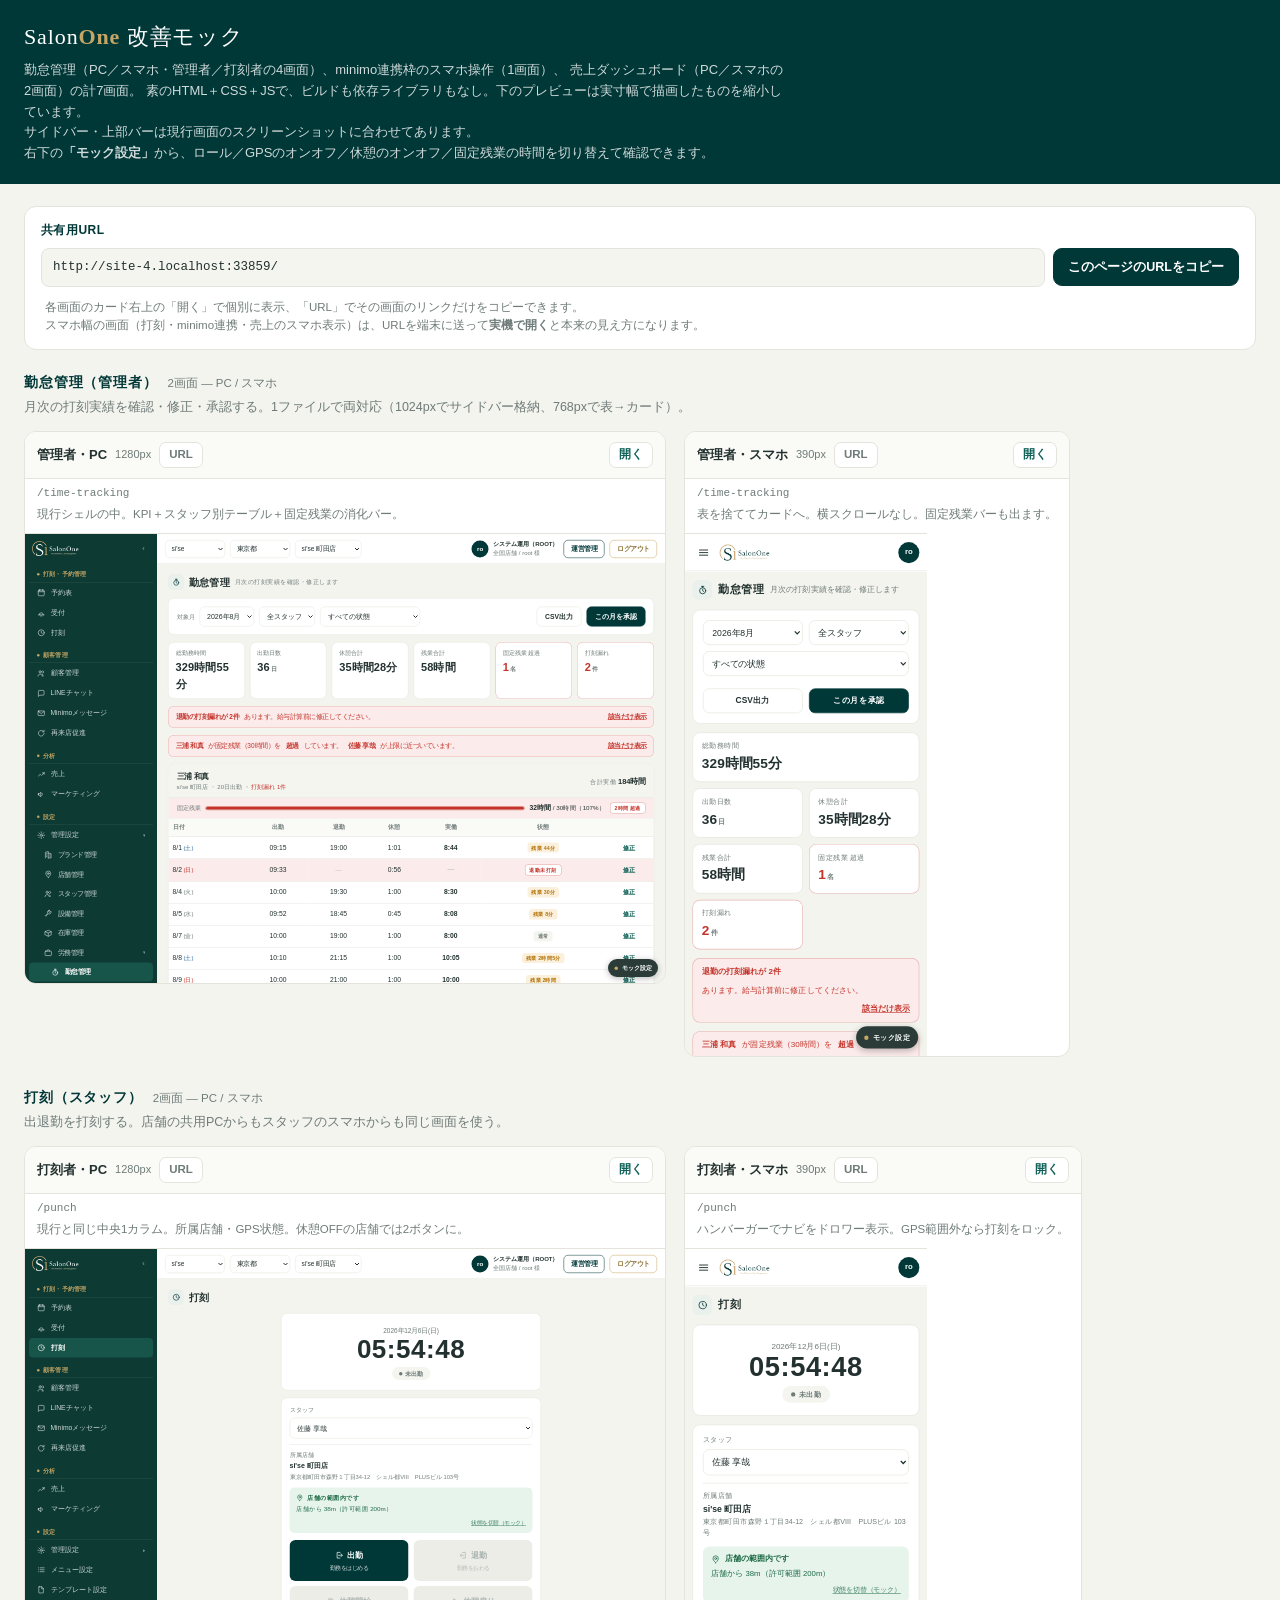
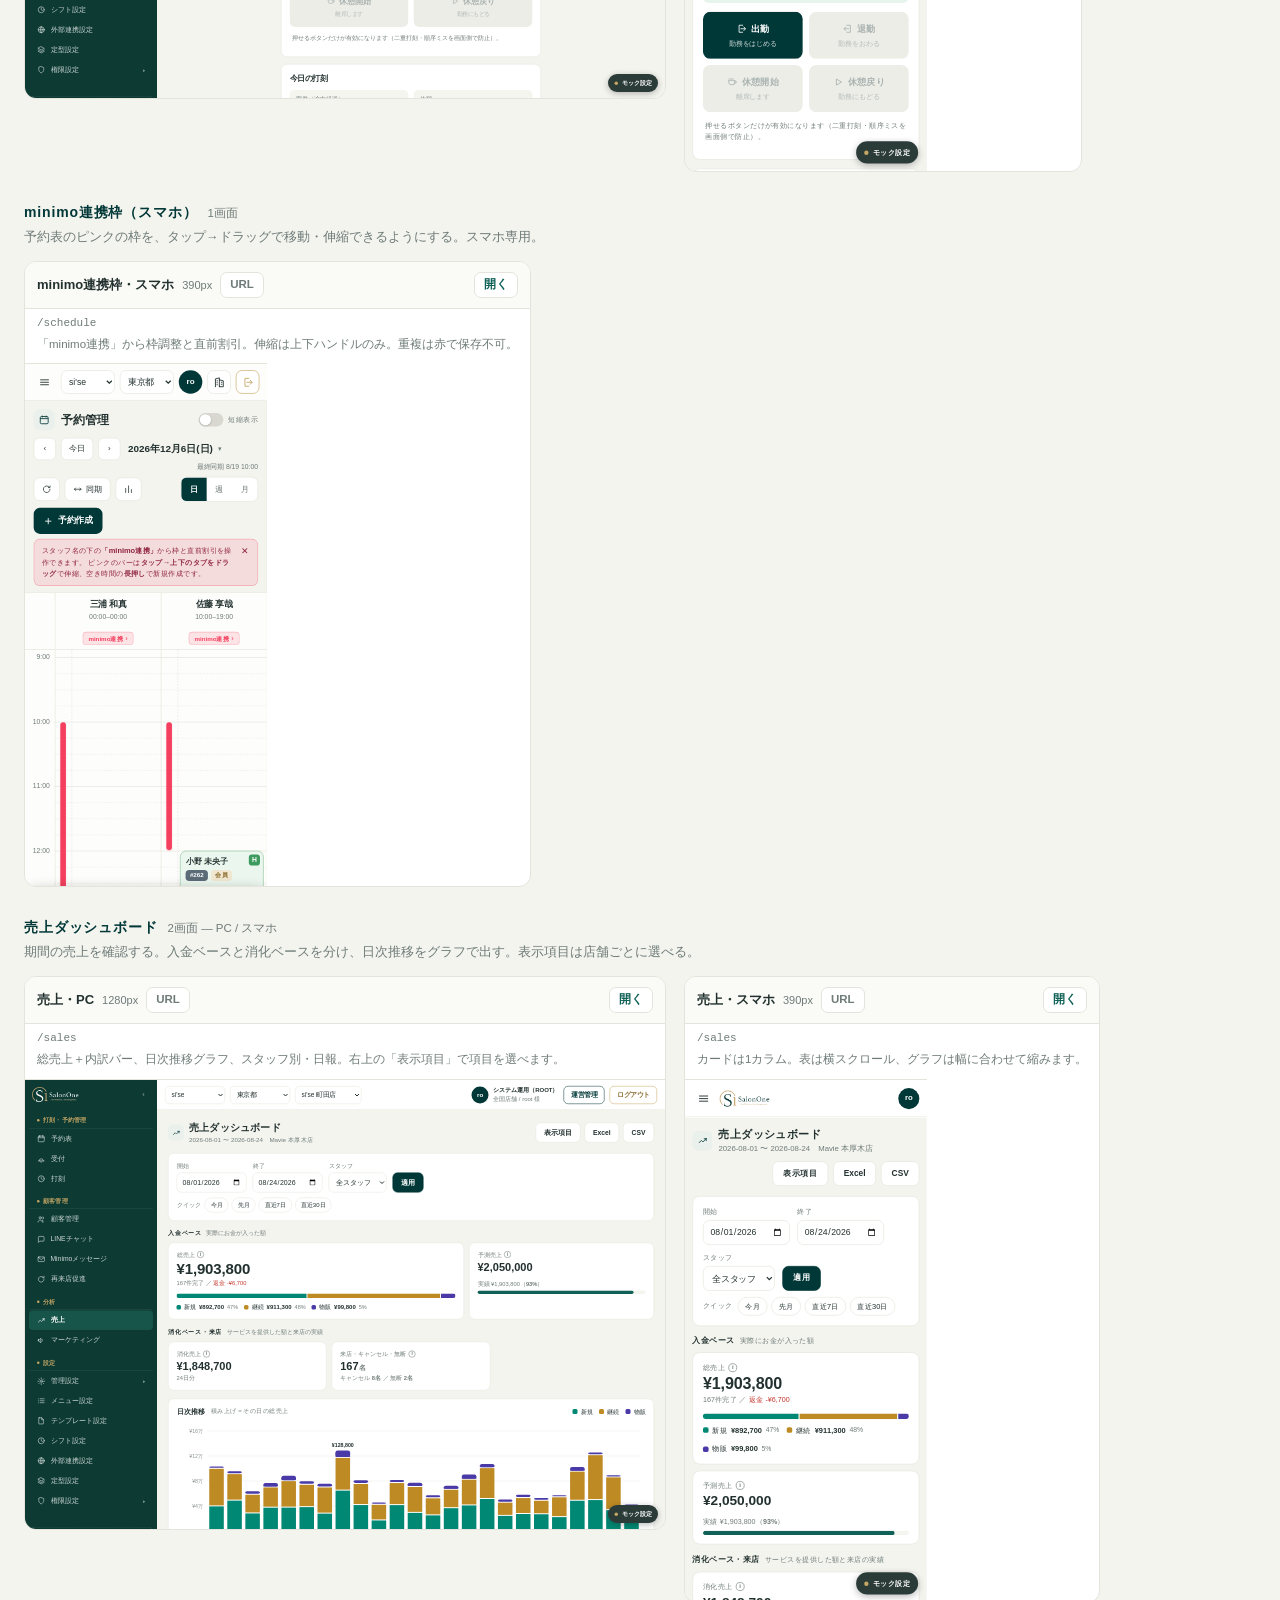
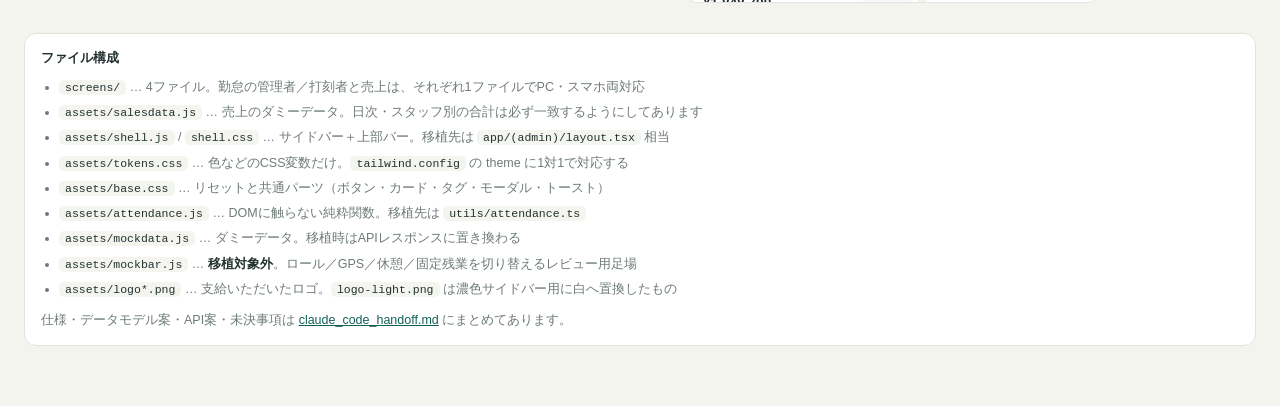
==== commit b0ceb3a6: "Make the mocks shareable by URL The mocks were already published on GitHub Pages, but nothing in the" ====
--- a/index.html
+++ b/index.html
@@ -65,6 +65,40 @@
 .view.sp{width:242px; height:523px;}
 .view.sp iframe{width:390px; height:844px; transform:scale(.62);}
 
+/* ---- 共有用の帯 ---- */
+.share{
+  background:var(--paper); border:1px solid var(--line); border-radius:var(--r);
+  padding:14px 16px; margin-bottom:22px;
+}
+.share .t{font-size:12px; font-weight:700; letter-spacing:.04em; color:var(--teal); margin-bottom:8px;}
+.share .row{display:flex; gap:8px; align-items:center; flex-wrap:wrap;}
+.share code{
+  flex:1; min-width:220px; background:var(--muted-bg); border:1px solid var(--line);
+  border-radius:8px; padding:9px 11px; font-size:12.5px; color:var(--ink);
+  font-family:ui-monospace,SFMono-Regular,Menlo,monospace; overflow-x:auto; white-space:nowrap;
+}
+.share .cp{
+  height:38px; padding:0 14px; border-radius:9px; border:1px solid var(--teal);
+  background:var(--teal); color:#fff; font-size:12.5px; font-weight:600; white-space:nowrap;
+}
+.share .cp:hover{background:var(--teal-2, #0B4A45);}
+.share .note{font-size:11.5px; color:var(--mut); margin:9px 0 0; line-height:1.6;}
+
+/* 各カードのコピーボタン */
+.shot .bar .cp2{
+  font-size:11.5px; font-weight:600; color:var(--mut); border:1px solid var(--line);
+  border-radius:7px; padding:3px 9px; background:#fff; white-space:nowrap;
+}
+.shot .bar .cp2:hover{border-color:var(--teal-3); color:var(--teal-3);}
+.shot .bar .open{margin-left:auto;}
+
+.toastx{
+  position:fixed; left:50%; bottom:26px; transform:translate(-50%,14px);
+  background:var(--teal); color:#fff; font-size:13px; padding:10px 18px; border-radius:10px;
+  box-shadow:0 6px 18px rgba(0,0,0,.25); opacity:0; pointer-events:none; transition:.18s; z-index:90;
+}
+.toastx.on{opacity:1; transform:translate(-50%,0);}
+
 .legend{
   background:var(--paper); border:1px solid var(--line); border-radius:var(--r);
   padding:14px 16px; font-size:12.5px; color:var(--mut); line-height:1.7;
@@ -96,6 +130,16 @@
 </div>
 
 <div class="wrap">
+
+  <div class="share">
+    <div class="t">共有用URL</div>
+    <div class="row">
+      <code id="baseUrl">—</code>
+      <button class="cp" id="cpBase">このページのURLをコピー</button>
+    </div>
+    <p class="note">各画面のカード右上の「開く」で個別に表示、「URL」でその画面のリンクだけをコピーできます。<br>
+      スマホ幅の画面（打刻・minimo連携・売上のスマホ表示）は、URLを端末に送って<b>実機で開く</b>と本来の見え方になります。</p>
+  </div>
 
   <section class="sec">
     <h2>勤怠管理（管理者）<span class="cnt">2画面 — PC / スマホ</span></h2>
@@ -192,6 +236,62 @@
     </div>
   </div>
 
+  <div class="toastx" id="tx"></div>
 </div>
+
+<script>
+(function(){
+  'use strict';
+  var base = new URL('.', location.href).href;
+  document.getElementById('baseUrl').textContent = base;
+
+  var tx = document.getElementById('tx'), tt;
+  function toast(m){
+    tx.textContent = m; tx.classList.add('on');
+    clearTimeout(tt); tt = setTimeout(function(){ tx.classList.remove('on'); }, 2200);
+  }
+  function copy(text, what){
+    // clipboard API は https と localhost でしか使えない。
+    // file:// で開いた場合に黙って失敗しないよう、代替手段を用意する
+    if(navigator.clipboard && window.isSecureContext){
+      navigator.clipboard.writeText(text)
+        .then(function(){ toast(what + 'をコピーしました'); })
+        .catch(function(){ fallback(text, what); });
+    }else{
+      fallback(text, what);
+    }
+  }
+  function fallback(text, what){
+    var ta = document.createElement('textarea');
+    ta.value = text;
+    ta.style.cssText = 'position:fixed;top:-1000px;left:-1000px';
+    document.body.appendChild(ta);
+    ta.select();
+    var ok = false;
+    try { ok = document.execCommand('copy'); } catch(e){ ok = false; }
+    document.body.removeChild(ta);
+    toast(ok ? (what + 'をコピーしました') : 'コピーできませんでした。URLを手動で選択してください');
+  }
+
+  document.getElementById('cpBase').addEventListener('click', function(){
+    copy(base, 'このページのURL');
+  });
+
+  // 各カードに「URL」ボタンを足す（7か所を個別に書かない）
+  [].slice.call(document.querySelectorAll('.shot .bar')).forEach(function(bar){
+    var open = bar.querySelector('.open');
+    if(!open) return;
+    var url = new URL(open.getAttribute('href'), location.href).href;
+    var nm  = bar.querySelector('.nm') ? bar.querySelector('.nm').textContent : '画面';
+    var b = document.createElement('button');
+    b.className = 'cp2';
+    b.type = 'button';
+    b.textContent = 'URL';
+    b.title = url;
+    b.addEventListener('click', function(){ copy(url, nm + 'のURL'); });
+    bar.insertBefore(b, open);
+  });
+})();
+</script>
 </body>
 </html>
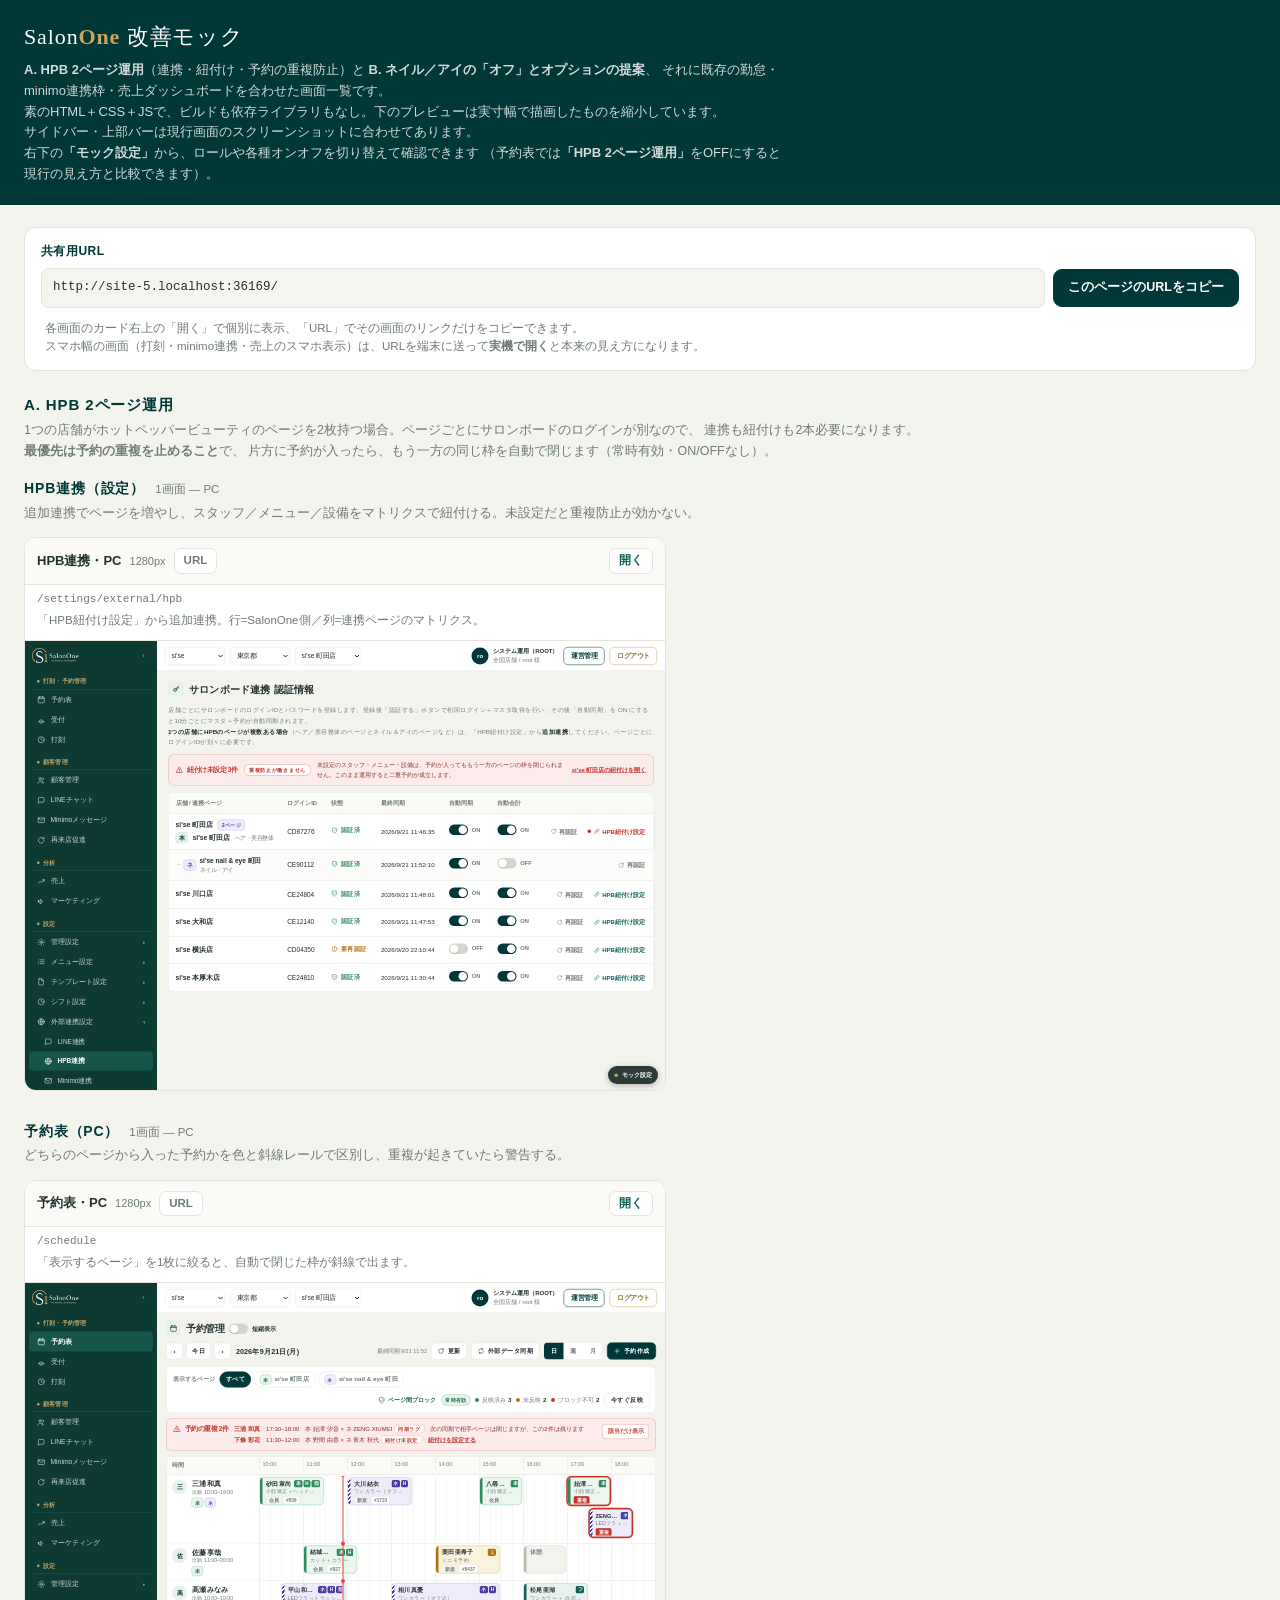
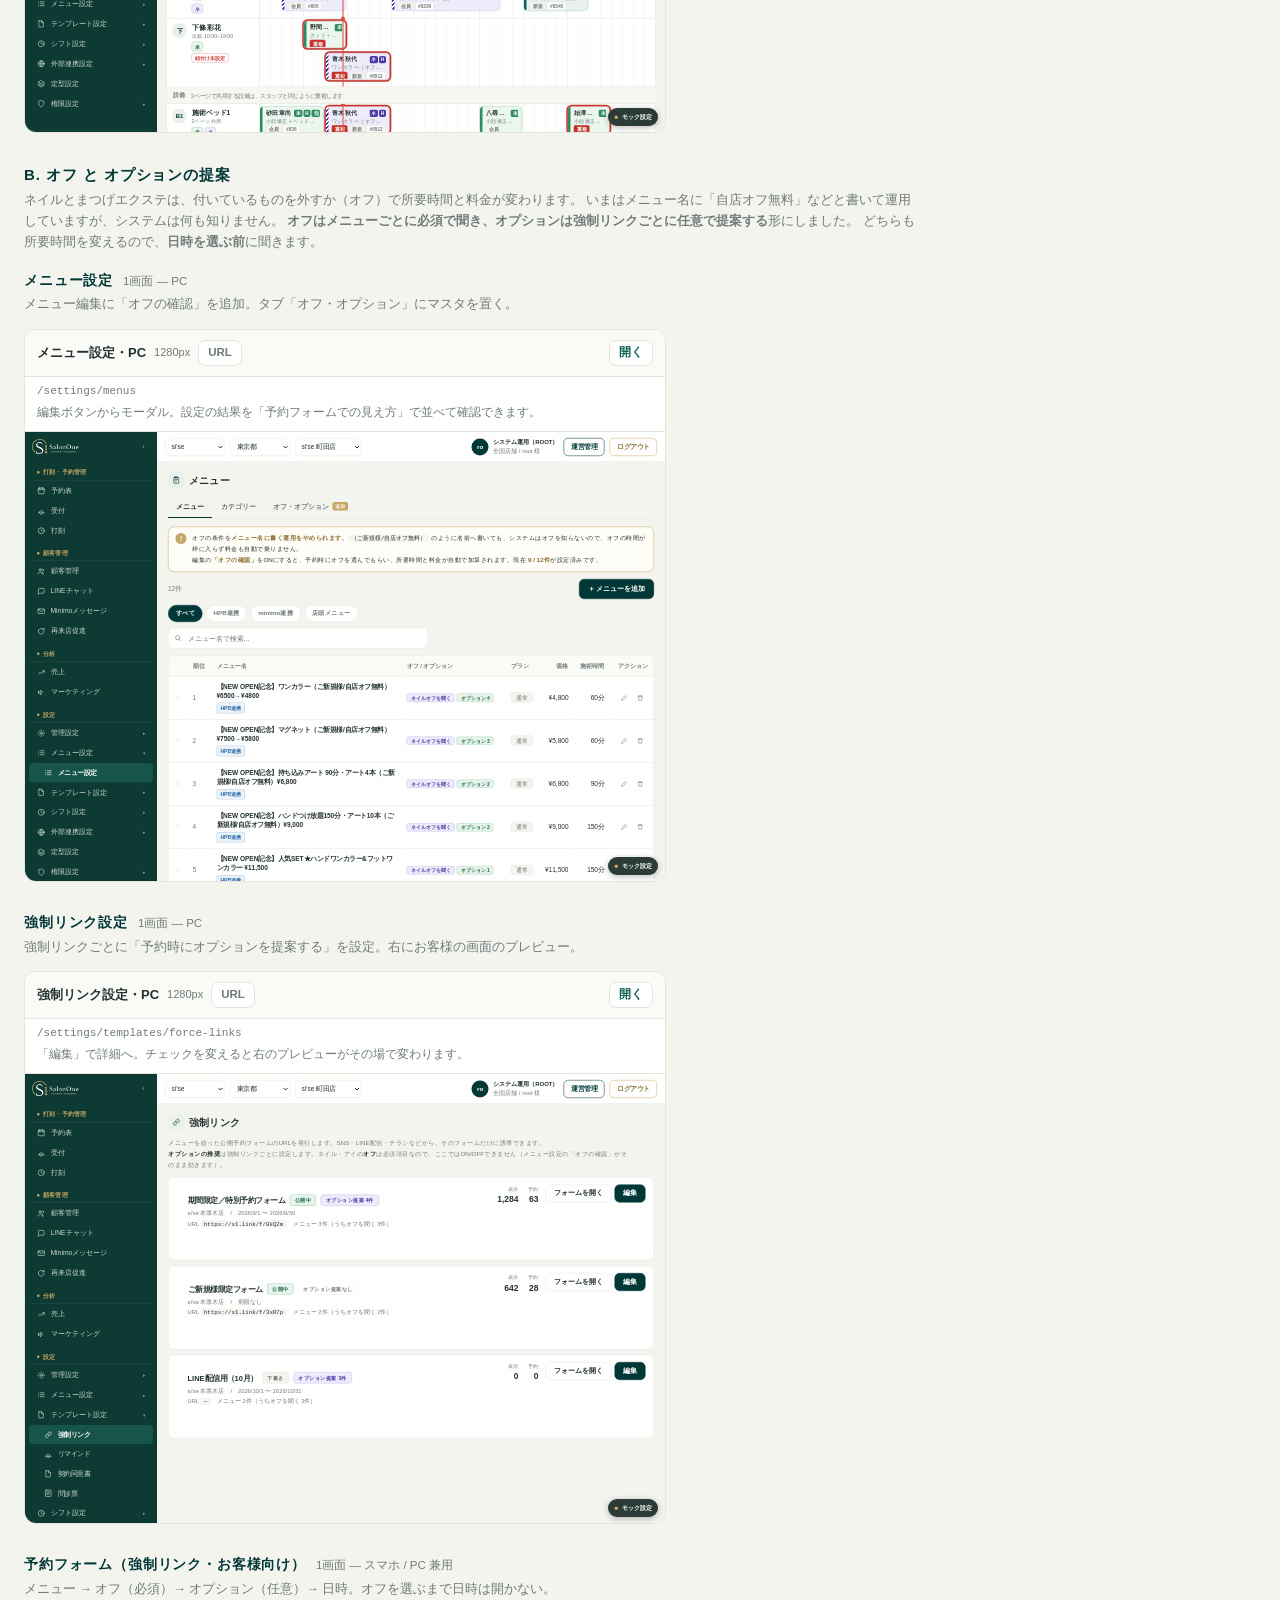
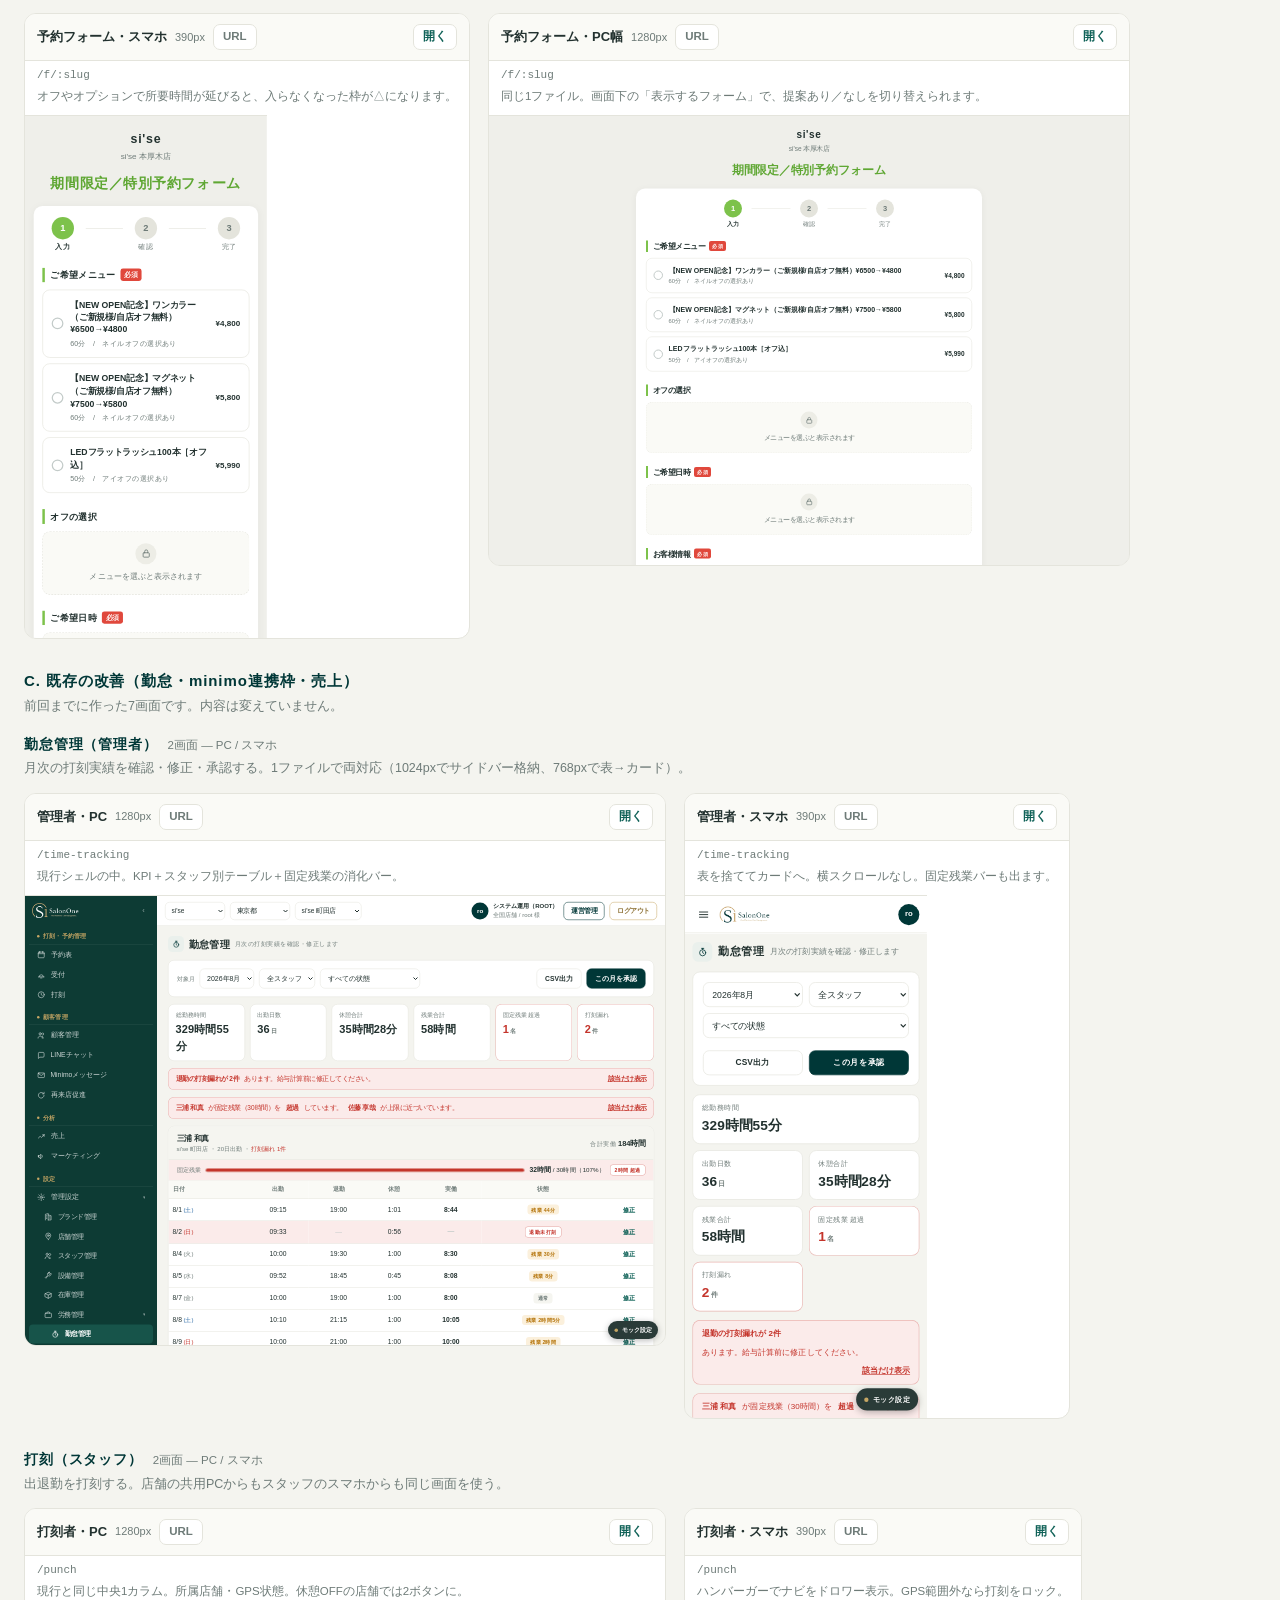
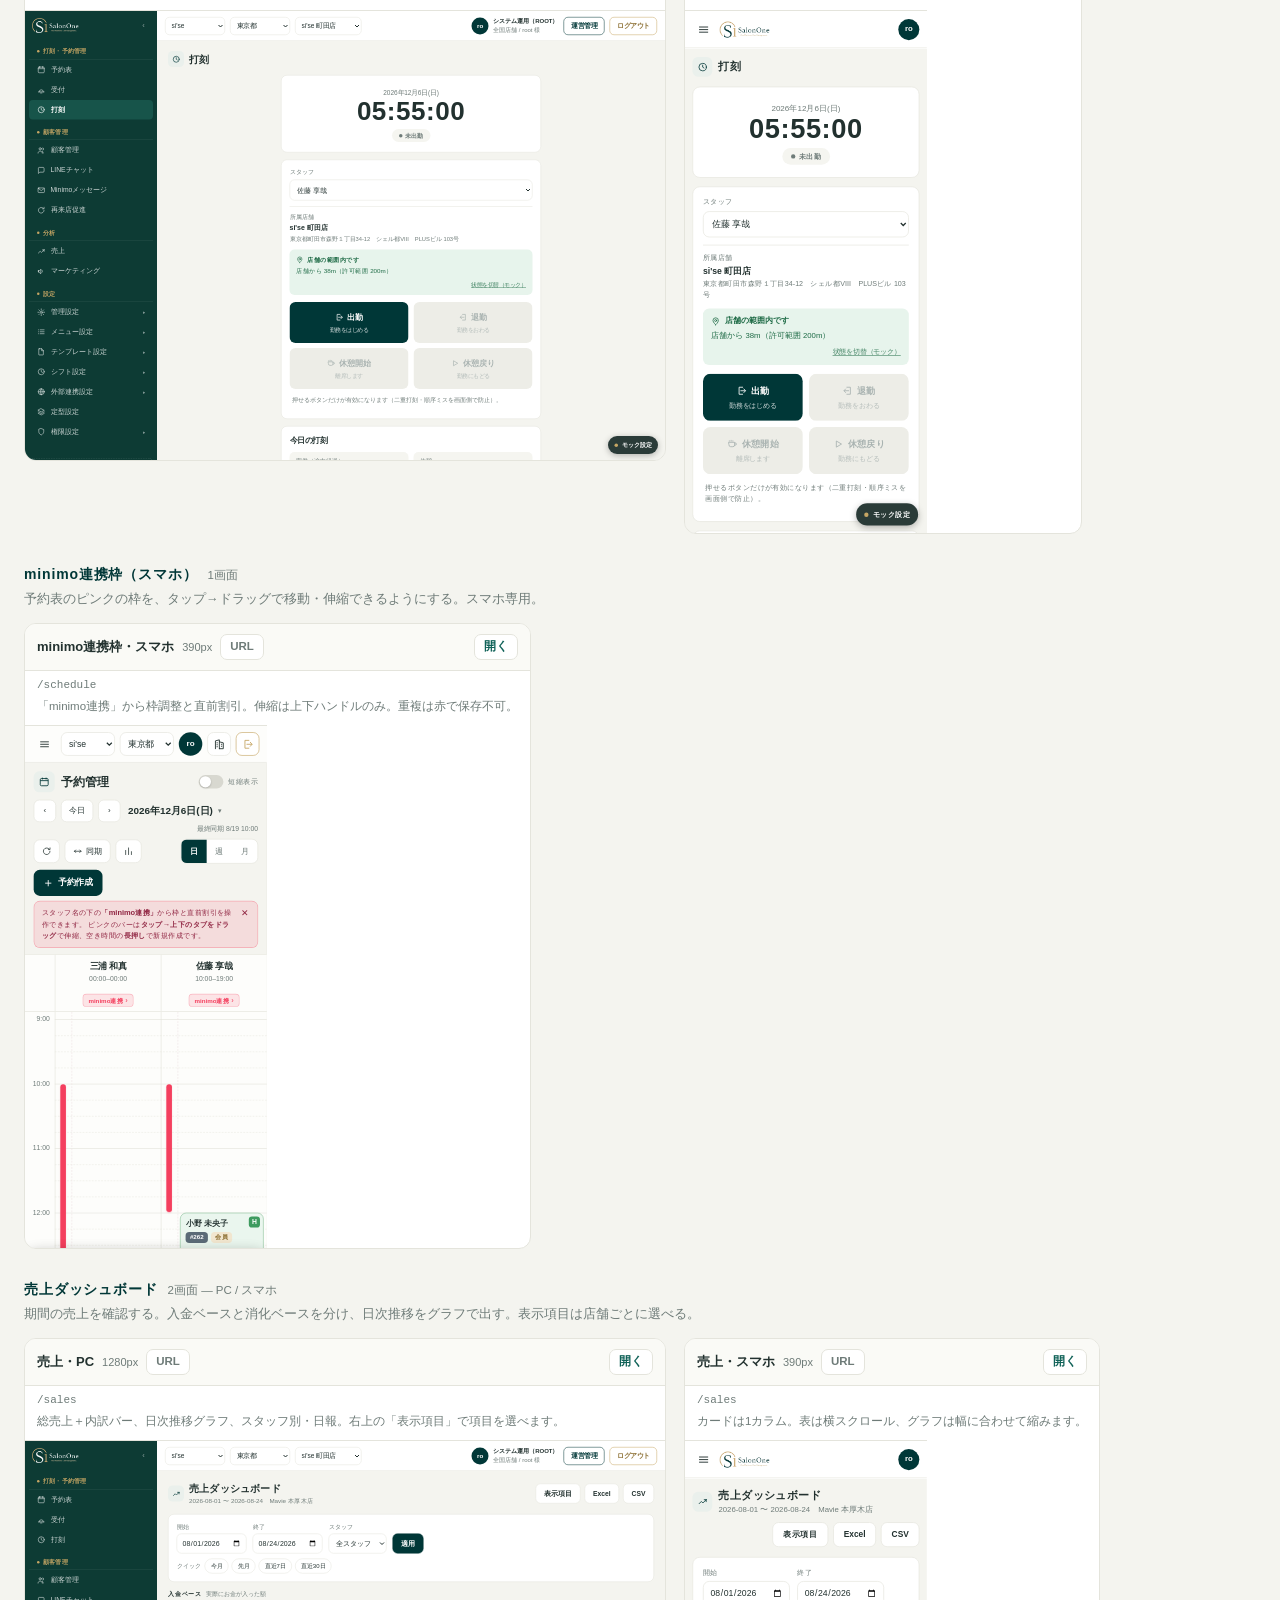
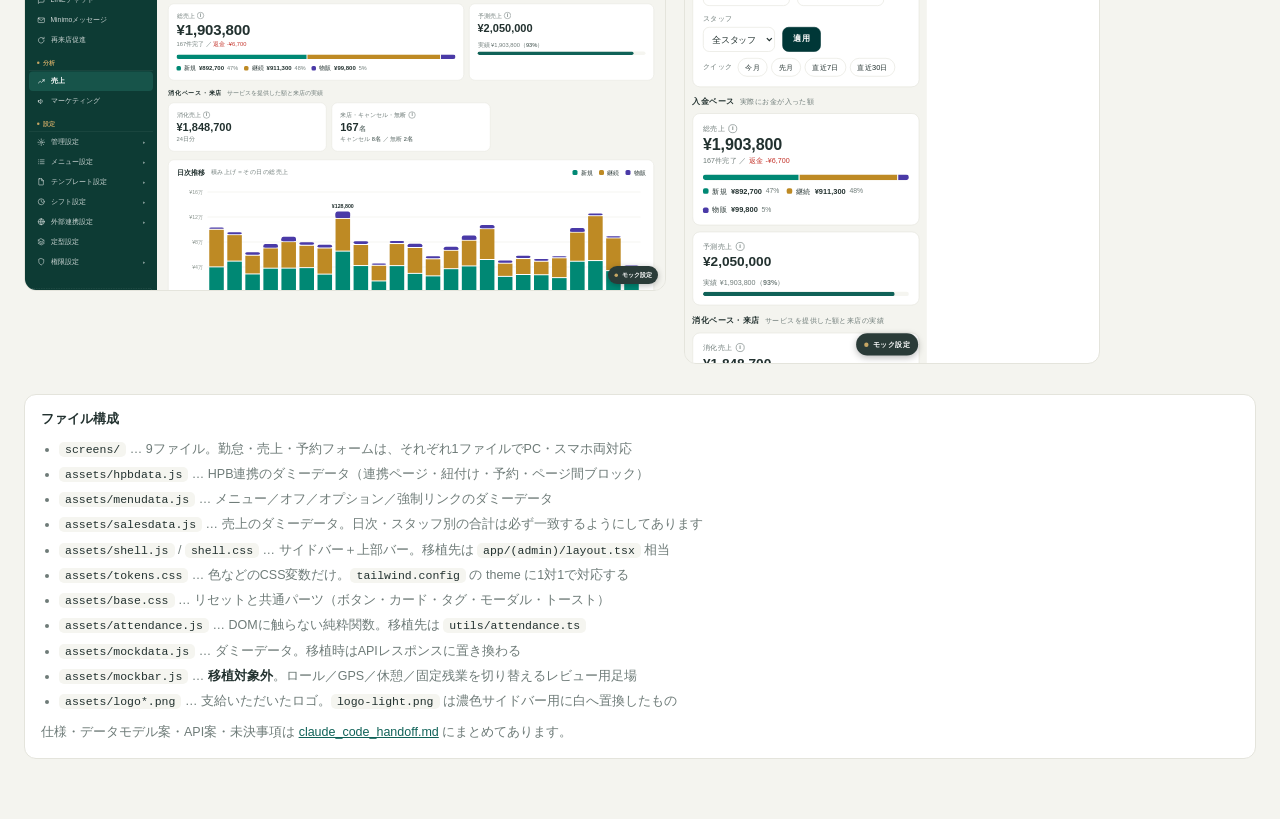
==== commit 2759339d: "Add HPB two-page linkage and nail/eye "off" selection mocks Two features, five new screens.  A. HPB " ====
--- a/index.html
+++ b/index.html
@@ -3,7 +3,7 @@
 <head>
 <meta charset="UTF-8">
 <meta name="viewport" content="width=device-width, initial-scale=1">
-<title>SalonOne 改善モック｜5画面一覧</title>
+<title>SalonOne 改善モック｜画面一覧</title>
 <!--
 ================================================================================
 モック一覧ページ
@@ -29,7 +29,7 @@
   display:flex; align-items:baseline; gap:10px;
 }
 .sec > h2 .cnt{font-size:11.5px; color:var(--mut); font-weight:500; letter-spacing:0;}
-.sec > .lead{font-size:12.5px; color:var(--mut); margin:0 0 14px;}
+.sec > .lead, .sec .lead{font-size:12.5px; color:var(--mut); margin:0 0 14px;}
 
 .row{display:flex; flex-wrap:wrap; gap:18px; align-items:flex-start;}
 
@@ -122,11 +122,13 @@
 
 <div class="top">
   <div class="logo">Salon<b>One</b> 改善モック</div>
-  <p>勤怠管理（PC／スマホ・管理者／打刻者の4画面）、minimo連携枠のスマホ操作（1画面）、
-     売上ダッシュボード（PC／スマホの2画面）の計7画面。
+  <p><b>A. HPB 2ページ運用</b>（連携・紐付け・予約の重複防止）と
+     <b>B. ネイル／アイの「オフ」とオプションの提案</b>、
+     それに既存の勤怠・minimo連携枠・売上ダッシュボードを合わせた画面一覧です。<br>
      素のHTML＋CSS＋JSで、ビルドも依存ライブラリもなし。下のプレビューは実寸幅で描画したものを縮小しています。<br>
      サイドバー・上部バーは現行画面のスクリーンショットに合わせてあります。<br>
-     右下の<b>「モック設定」</b>から、ロール／GPSのオンオフ／休憩のオンオフ／固定残業の時間を切り替えて確認できます。</p>
+     右下の<b>「モック設定」</b>から、ロールや各種オンオフを切り替えて確認できます
+     （予約表では<b>「HPB 2ページ運用」</b>をOFFにすると現行の見え方と比較できます）。</p>
 </div>
 
 <div class="wrap">
@@ -140,6 +142,100 @@
     <p class="note">各画面のカード右上の「開く」で個別に表示、「URL」でその画面のリンクだけをコピーできます。<br>
       スマホ幅の画面（打刻・minimo連携・売上のスマホ表示）は、URLを端末に送って<b>実機で開く</b>と本来の見え方になります。</p>
   </div>
+
+  <h2 style="font-size:15px;letter-spacing:.06em;color:var(--teal);margin:6px 0 4px;">A. HPB 2ページ運用</h2>
+  <p style="font-size:12.5px;color:var(--mut);margin:0 0 16px;max-width:900px;line-height:1.7">
+    1つの店舗がホットペッパービューティのページを2枚持つ場合。ページごとにサロンボードのログインが別なので、
+    連携も紐付けも2本必要になります。<b>最優先は予約の重複を止めること</b>で、
+    片方に予約が入ったら、もう一方の同じ枠を自動で閉じます（常時有効・ON/OFFなし）。</p>
+
+  <section class="sec">
+    <h2>HPB連携（設定）<span class="cnt">1画面 — PC</span></h2>
+    <p class="lead">追加連携でページを増やし、スタッフ／メニュー／設備をマトリクスで紐付ける。未設定だと重複防止が効かない。</p>
+    <div class="row">
+      <div class="shot">
+        <div class="bar"><span class="nm">HPB連携・PC</span><span class="px">1280px</span>
+          <a class="open" href="screens/hpb_link.html" target="_blank" rel="noopener">開く</a></div>
+        <div class="path">/settings/external/hpb</div>
+        <div class="desc">「HPB紐付け設定」から追加連携。行=SalonOne側／列=連携ページのマトリクス。</div>
+        <div class="view pc"><iframe src="screens/hpb_link.html" title="HPB連携 PC"></iframe></div>
+      </div>
+    </div>
+  </section>
+
+  <section class="sec">
+    <h2>予約表（PC）<span class="cnt">1画面 — PC</span></h2>
+    <p class="lead">どちらのページから入った予約かを色と斜線レールで区別し、重複が起きていたら警告する。</p>
+    <div class="row">
+      <div class="shot">
+        <div class="bar"><span class="nm">予約表・PC</span><span class="px">1280px</span>
+          <a class="open" href="screens/schedule_pc.html" target="_blank" rel="noopener">開く</a></div>
+        <div class="path">/schedule</div>
+        <div class="desc">「表示するページ」を1枚に絞ると、自動で閉じた枠が斜線で出ます。</div>
+        <div class="view pc"><iframe src="screens/schedule_pc.html" title="予約表 PC"></iframe></div>
+      </div>
+    </div>
+  </section>
+
+  <h2 style="font-size:15px;letter-spacing:.06em;color:var(--teal);margin:26px 0 4px;">B. オフ と オプションの提案</h2>
+  <p style="font-size:12.5px;color:var(--mut);margin:0 0 16px;max-width:900px;line-height:1.7">
+    ネイルとまつげエクステは、付いているものを外すか（オフ）で所要時間と料金が変わります。
+    いまはメニュー名に「自店オフ無料」などと書いて運用していますが、システムは何も知りません。
+    <b>オフはメニューごとに必須で聞き、オプションは強制リンクごとに任意で提案する</b>形にしました。
+    どちらも所要時間を変えるので、<b>日時を選ぶ前</b>に聞きます。</p>
+
+  <section class="sec">
+    <h2>メニュー設定<span class="cnt">1画面 — PC</span></h2>
+    <p class="lead">メニュー編集に「オフの確認」を追加。タブ「オフ・オプション」にマスタを置く。</p>
+    <div class="row">
+      <div class="shot">
+        <div class="bar"><span class="nm">メニュー設定・PC</span><span class="px">1280px</span>
+          <a class="open" href="screens/menu_settings.html" target="_blank" rel="noopener">開く</a></div>
+        <div class="path">/settings/menus</div>
+        <div class="desc">編集ボタンからモーダル。設定の結果を「予約フォームでの見え方」で並べて確認できます。</div>
+        <div class="view pc"><iframe src="screens/menu_settings.html" title="メニュー設定 PC"></iframe></div>
+      </div>
+    </div>
+  </section>
+
+  <section class="sec">
+    <h2>強制リンク設定<span class="cnt">1画面 — PC</span></h2>
+    <p class="lead">強制リンクごとに「予約時にオプションを提案する」を設定。右にお客様の画面のプレビュー。</p>
+    <div class="row">
+      <div class="shot">
+        <div class="bar"><span class="nm">強制リンク設定・PC</span><span class="px">1280px</span>
+          <a class="open" href="screens/forcelink_settings.html" target="_blank" rel="noopener">開く</a></div>
+        <div class="path">/settings/templates/force-links</div>
+        <div class="desc">「編集」で詳細へ。チェックを変えると右のプレビューがその場で変わります。</div>
+        <div class="view pc"><iframe src="screens/forcelink_settings.html" title="強制リンク設定 PC"></iframe></div>
+      </div>
+    </div>
+  </section>
+
+  <section class="sec">
+    <h2>予約フォーム（強制リンク・お客様向け）<span class="cnt">1画面 — スマホ / PC 兼用</span></h2>
+    <p class="lead">メニュー → オフ（必須）→ オプション（任意）→ 日時。オフを選ぶまで日時は開かない。</p>
+    <div class="row">
+      <div class="shot">
+        <div class="bar"><span class="nm">予約フォーム・スマホ</span><span class="px">390px</span>
+          <a class="open" href="screens/booking_form.html" target="_blank" rel="noopener">開く</a></div>
+        <div class="path">/f/:slug</div>
+        <div class="desc">オフやオプションで所要時間が延びると、入らなくなった枠が△になります。</div>
+        <div class="view sp"><iframe src="screens/booking_form.html" title="予約フォーム スマホ"></iframe></div>
+      </div>
+      <div class="shot">
+        <div class="bar"><span class="nm">予約フォーム・PC幅</span><span class="px">1280px</span>
+          <a class="open" href="screens/booking_form.html" target="_blank" rel="noopener">開く</a></div>
+        <div class="path">/f/:slug</div>
+        <div class="desc">同じ1ファイル。画面下の「表示するフォーム」で、提案あり／なしを切り替えられます。</div>
+        <div class="view pc"><iframe src="screens/booking_form.html" title="予約フォーム PC"></iframe></div>
+      </div>
+    </div>
+  </section>
+
+  <h2 style="font-size:15px;letter-spacing:.06em;color:var(--teal);margin:26px 0 4px;">C. 既存の改善（勤怠・minimo連携枠・売上）</h2>
+  <p style="font-size:12.5px;color:var(--mut);margin:0 0 16px;max-width:900px;line-height:1.7">
+    前回までに作った7画面です。内容は変えていません。</p>
 
   <section class="sec">
     <h2>勤怠管理（管理者）<span class="cnt">2画面 — PC / スマホ</span></h2>
@@ -221,7 +317,9 @@
   <div class="legend">
     <b>ファイル構成</b>
     <ul>
-      <li><code>screens/</code> … 4ファイル。勤怠の管理者／打刻者と売上は、それぞれ1ファイルでPC・スマホ両対応</li>
+      <li><code>screens/</code> … 9ファイル。勤怠・売上・予約フォームは、それぞれ1ファイルでPC・スマホ両対応</li>
+      <li><code>assets/hpbdata.js</code> … HPB連携のダミーデータ（連携ページ・紐付け・予約・ページ間ブロック）</li>
+      <li><code>assets/menudata.js</code> … メニュー／オフ／オプション／強制リンクのダミーデータ</li>
       <li><code>assets/salesdata.js</code> … 売上のダミーデータ。日次・スタッフ別の合計は必ず一致するようにしてあります</li>
       <li><code>assets/shell.js</code> / <code>shell.css</code> … サイドバー＋上部バー。移植先は <code>app/(admin)/layout.tsx</code> 相当</li>
       <li><code>assets/tokens.css</code> … 色などのCSS変数だけ。<code>tailwind.config</code> の theme に1対1で対応する</li>
